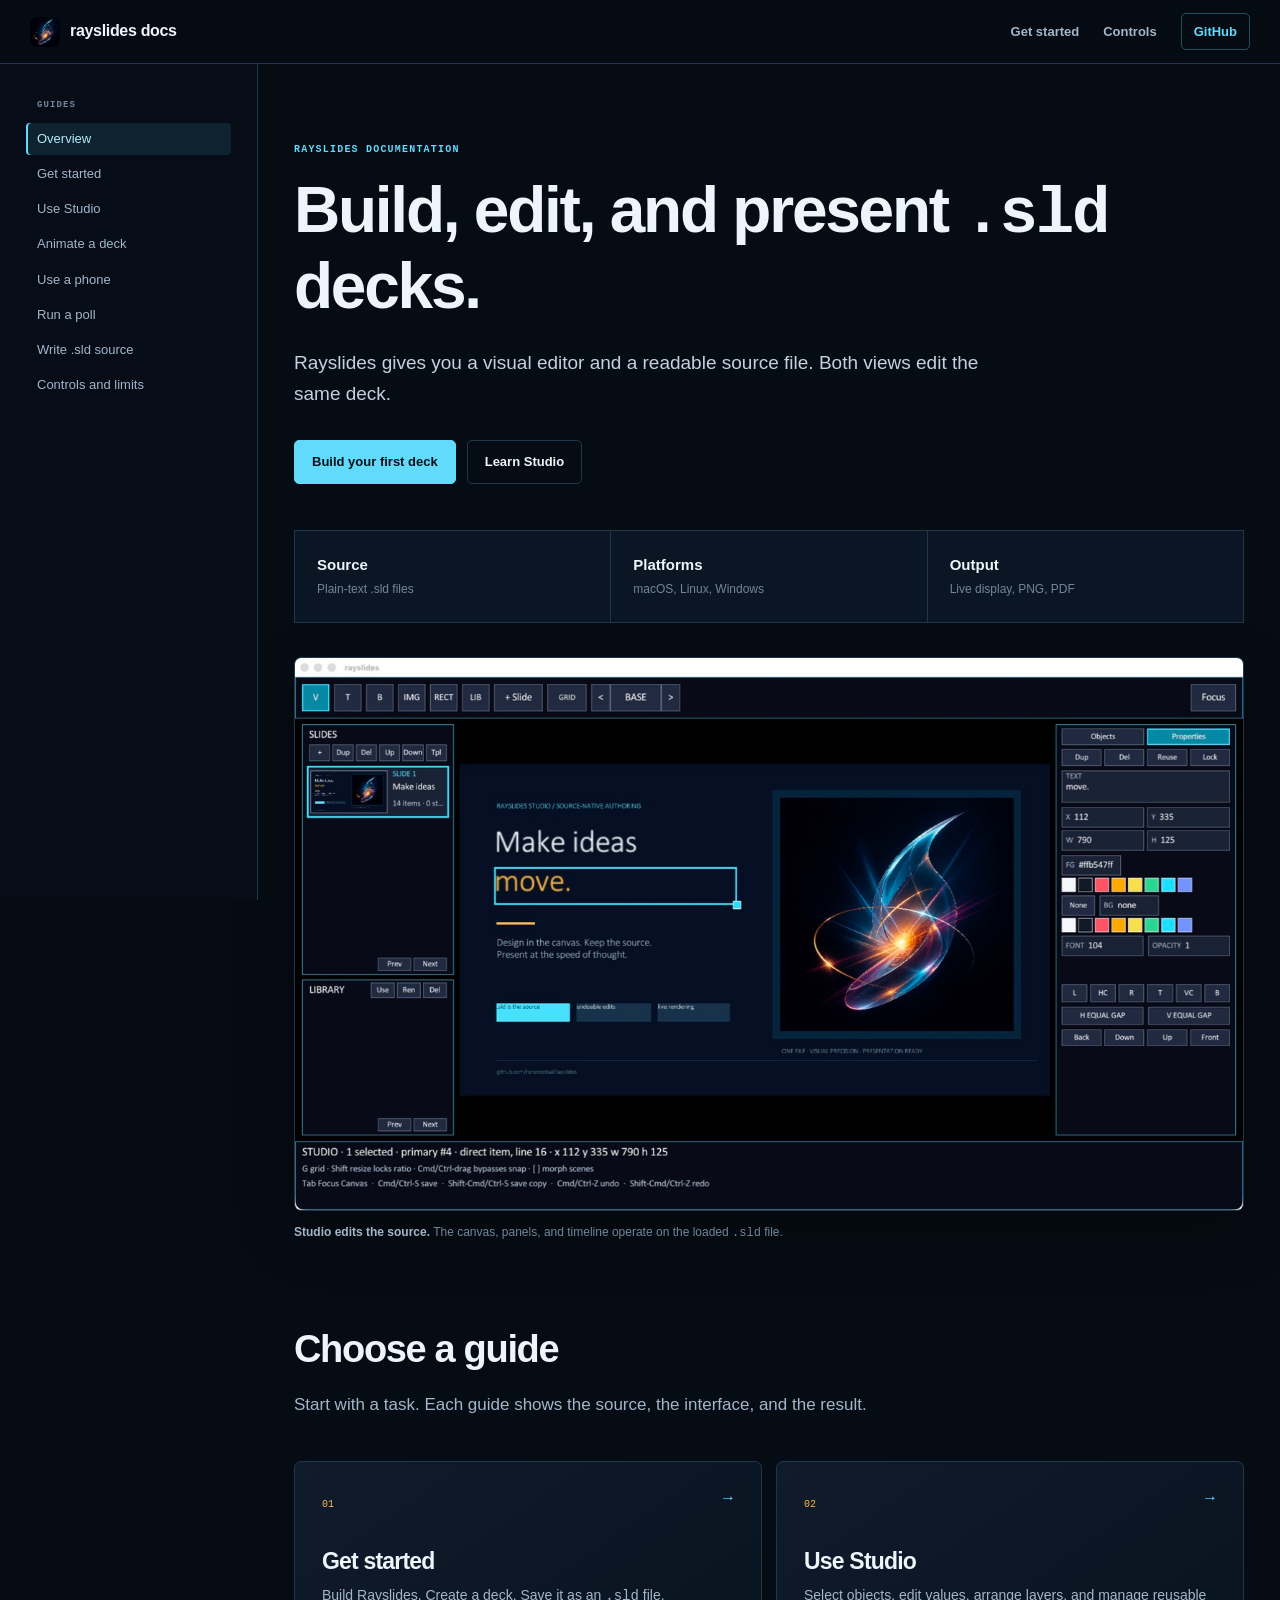
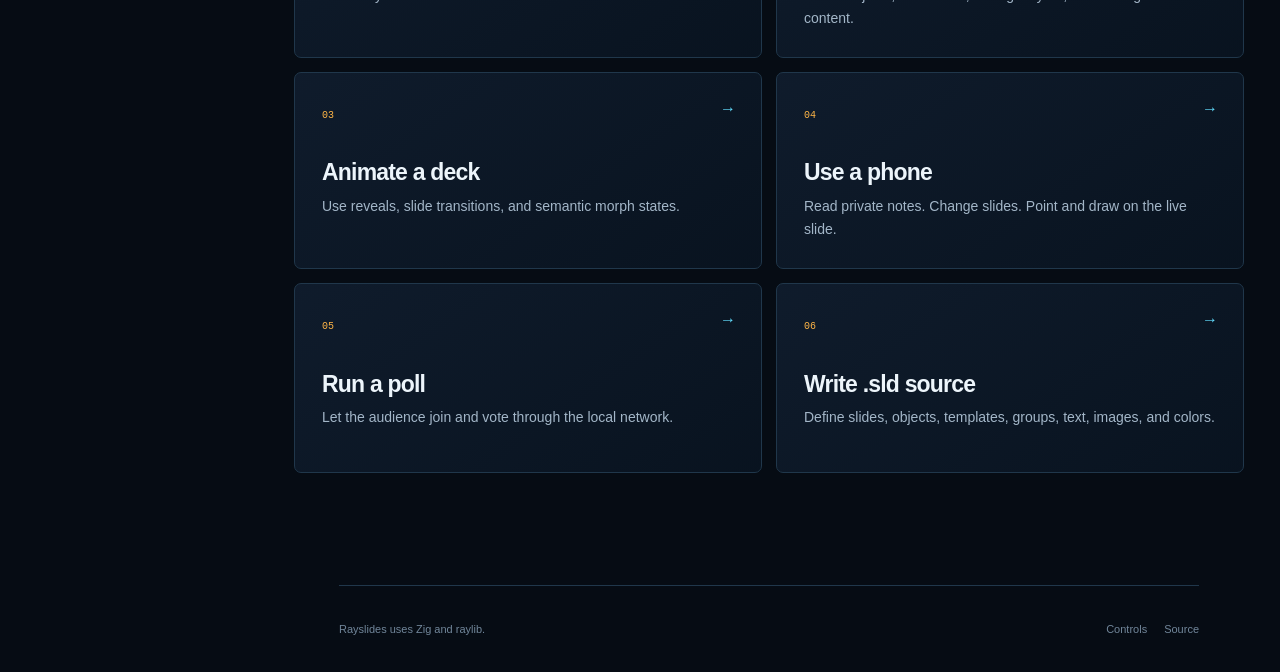
==== docs/index.html @ bbf6ae5f "Add complete documentation site" ====
<!DOCTYPE html>
<html lang="en">
  <head>
    <meta charset="utf-8">
    <meta name="viewport" content="width=device-width, initial-scale=1">
    <meta name="theme-color" content="#060c14">
    <meta name="description" content="Learn how to build, edit, animate, and present Rayslides decks.">
    <title>Rayslides documentation</title>
    <link rel="stylesheet" href="styles.css">
    <link rel="icon" href="images/rayslides-app-icon.png" type="image/png">
  </head>
  <body>
    <a class="skip-link" href="#content">Skip to content</a>
    <header class="site-header">
      <a class="brand" href="index.html" aria-label="Rayslides documentation home">
        <img class="brand-mark" src="images/rayslides-app-icon.png" alt="" width="192" height="192">
        <span>rayslides docs</span>
      </a>
      <nav class="header-links" aria-label="Header">
        <a href="getting-started.html">Get started</a>
        <a href="reference.html">Controls</a>
        <a class="github-link" href="https://github.com/technologylab-ai/rayslides">GitHub</a>
      </nav>
    </header>

    <div class="docs-shell">
      <aside class="docs-sidebar" aria-label="Documentation">
        <p class="sidebar-label">Guides</p>
        <nav aria-label="Guide pages">
          <a href="index.html" aria-current="page">Overview</a>
          <a href="getting-started.html">Get started</a>
          <a href="studio.html">Use Studio</a>
          <a href="motion.html">Animate a deck</a>
          <a href="presenter.html">Use a phone</a>
          <a href="crowdplay.html">Run a poll</a>
          <a href="format.html">Write .sld source</a>
          <a href="reference.html">Controls and limits</a>
        </nav>
      </aside>

      <div class="docs-main">
        <main class="content content-wide" id="content">
          <p class="page-kicker">Rayslides documentation</p>
          <h1>Build, edit, and present <code>.sld</code> decks.</h1>
          <p class="lead">Rayslides gives you a visual editor and a readable source file. Both views edit the same deck.</p>

          <div class="page-actions">
            <a class="button button-primary" href="getting-started.html">Build your first deck</a>
            <a class="button button-secondary" href="studio.html">Learn Studio</a>
          </div>

          <div class="quick-facts">
            <div><strong>Source</strong><span>Plain-text .sld files</span></div>
            <div><strong>Platforms</strong><span>macOS, Linux, Windows</span></div>
            <div><strong>Output</strong><span>Live display, PNG, PDF</span></div>
          </div>

          <figure class="shot">
            <img src="images/rayslides-studio-properties.jpg" alt="Rayslides Studio with a selected title and its Properties panel" width="1319" height="768">
            <figcaption><strong>Studio edits the source.</strong> The canvas, panels, and timeline operate on the loaded <code>.sld</code> file.</figcaption>
          </figure>

          <h2>Choose a guide</h2>
          <p class="section-intro">Start with a task. Each guide shows the source, the interface, and the result.</p>

          <div class="card-grid">
            <a class="doc-card" href="getting-started.html">
              <span class="doc-card-number">01</span><span class="doc-card-arrow" aria-hidden="true">→</span>
              <h3>Get started</h3>
              <p>Build Rayslides. Create a deck. Save it as an <code>.sld</code> file.</p>
            </a>
            <a class="doc-card" href="studio.html">
              <span class="doc-card-number">02</span><span class="doc-card-arrow" aria-hidden="true">→</span>
              <h3>Use Studio</h3>
              <p>Select objects, edit values, arrange layers, and manage reusable content.</p>
            </a>
            <a class="doc-card" href="motion.html">
              <span class="doc-card-number">03</span><span class="doc-card-arrow" aria-hidden="true">→</span>
              <h3>Animate a deck</h3>
              <p>Use reveals, slide transitions, and semantic morph states.</p>
            </a>
            <a class="doc-card" href="presenter.html">
              <span class="doc-card-number">04</span><span class="doc-card-arrow" aria-hidden="true">→</span>
              <h3>Use a phone</h3>
              <p>Read private notes. Change slides. Point and draw on the live slide.</p>
            </a>
            <a class="doc-card" href="crowdplay.html">
              <span class="doc-card-number">05</span><span class="doc-card-arrow" aria-hidden="true">→</span>
              <h3>Run a poll</h3>
              <p>Let the audience join and vote through the local network.</p>
            </a>
            <a class="doc-card" href="format.html">
              <span class="doc-card-number">06</span><span class="doc-card-arrow" aria-hidden="true">→</span>
              <h3>Write .sld source</h3>
              <p>Define slides, objects, templates, groups, text, images, and colors.</p>
            </a>
          </div>
        </main>

        <footer class="site-footer">
          <span>Rayslides uses Zig and raylib.</span>
          <nav aria-label="Footer">
            <a href="reference.html">Controls</a>
            <a href="https://github.com/technologylab-ai/rayslides">Source</a>
          </nav>
        </footer>
      </div>
    </div>
  </body>
</html>
---- docs/styles.css ----
:root {
  color-scheme: dark;
  --bg: #060c14;
  --panel: #0b1624;
  --panel-2: #101d2d;
  --panel-3: #15263a;
  --text: #edf5fb;
  --muted: #a3b6c8;
  --quiet: #71869a;
  --line: #20374b;
  --cyan: #61dafb;
  --cyan-soft: #b3edfb;
  --amber: #ffb547;
  --pink: #ff69a5;
  --green: #55d69e;
  --purple: #b791ff;
  --red: #ff6b78;
  --content: 860px;
  --sans: Inter, ui-sans-serif, -apple-system, BlinkMacSystemFont, "Segoe UI", sans-serif;
  --mono: "SFMono-Regular", Consolas, "Liberation Mono", monospace;
}

* {
  box-sizing: border-box;
}

html {
  scroll-behavior: smooth;
  background: var(--bg);
}

body {
  margin: 0;
  min-width: 320px;
  color: var(--text);
  background: var(--bg);
  font-family: var(--sans);
  font-size: 16px;
  line-height: 1.65;
  -webkit-font-smoothing: antialiased;
}

body::before {
  position: fixed;
  inset: 0;
  z-index: -1;
  content: "";
  background:
    radial-gradient(circle at 82% 8%, rgba(97, 218, 251, 0.08), transparent 27rem),
    linear-gradient(rgba(97, 218, 251, 0.022) 1px, transparent 1px),
    linear-gradient(90deg, rgba(97, 218, 251, 0.022) 1px, transparent 1px);
  background-size: auto, 64px 64px, 64px 64px;
}

a {
  color: inherit;
  text-decoration: none;
}

img {
  display: block;
  max-width: 100%;
  height: auto;
}

code,
pre,
kbd {
  font-family: var(--mono);
}

kbd {
  padding: 2px 6px;
  color: var(--cyan-soft);
  background: #07111c;
  border: 1px solid #36536a;
  border-bottom-width: 2px;
  border-radius: 4px;
  font-size: 0.82em;
  white-space: nowrap;
}

.skip-link {
  position: fixed;
  top: 10px;
  left: 10px;
  z-index: 100;
  padding: 9px 13px;
  color: #051019;
  background: var(--cyan);
  transform: translateY(-160%);
}

.skip-link:focus {
  transform: translateY(0);
}

.site-header {
  position: sticky;
  top: 0;
  z-index: 30;
  display: flex;
  align-items: center;
  justify-content: space-between;
  min-height: 64px;
  padding: 0 30px;
  background: rgba(6, 12, 20, 0.94);
  border-bottom: 1px solid var(--line);
  backdrop-filter: blur(16px);
}

.brand {
  display: inline-flex;
  gap: 10px;
  align-items: center;
  font-size: 16px;
  font-weight: 760;
  letter-spacing: -0.02em;
}

.brand-mark {
  display: block;
  width: 30px;
  height: 30px;
  border-radius: 7px;
}

.header-links {
  display: flex;
  gap: 24px;
  align-items: center;
  color: var(--muted);
  font-size: 13px;
  font-weight: 650;
}

.header-links a:hover,
.header-links a:focus-visible {
  color: var(--text);
}

.github-link {
  padding: 7px 12px;
  color: var(--cyan);
  border: 1px solid rgba(97, 218, 251, 0.32);
  border-radius: 5px;
}

.docs-shell {
  display: grid;
  grid-template-columns: 258px minmax(0, 1fr);
  min-height: calc(100vh - 64px);
}

.docs-sidebar {
  position: sticky;
  top: 64px;
  align-self: start;
  height: calc(100vh - 64px);
  padding: 34px 26px;
  overflow-y: auto;
  background: rgba(7, 15, 25, 0.72);
  border-right: 1px solid var(--line);
}

.sidebar-label {
  margin: 0 0 10px 11px;
  color: var(--quiet);
  font-family: var(--mono);
  font-size: 9px;
  font-weight: 750;
  letter-spacing: 0.12em;
  text-transform: uppercase;
}

.docs-sidebar nav {
  display: grid;
  gap: 3px;
  margin-bottom: 28px;
}

.docs-sidebar a {
  padding: 7px 11px;
  color: var(--muted);
  border-radius: 4px;
  font-size: 13px;
  line-height: 1.4;
}

.docs-sidebar a:hover,
.docs-sidebar a:focus-visible {
  color: var(--text);
  background: var(--panel);
}

.docs-sidebar a[aria-current="page"] {
  color: var(--cyan-soft);
  background: rgba(97, 218, 251, 0.1);
  box-shadow: inset 2px 0 var(--cyan);
}

.docs-main {
  min-width: 0;
}

.content {
  width: min(var(--content), calc(100vw - 330px));
  margin: 0 auto;
  padding: 78px 0 112px;
}

.content-wide {
  width: min(1080px, calc(100vw - 330px));
}

.page-kicker {
  margin: 0 0 16px;
  color: var(--cyan);
  font-family: var(--mono);
  font-size: 10px;
  font-weight: 760;
  letter-spacing: 0.12em;
  text-transform: uppercase;
}

h1,
h2,
h3 {
  color: var(--text);
  letter-spacing: -0.035em;
  line-height: 1.12;
}

h1 {
  max-width: 820px;
  margin: 0;
  font-size: clamp(42px, 5vw, 66px);
  font-weight: 730;
}

h2 {
  margin: 76px 0 20px;
  padding-top: 10px;
  font-size: clamp(29px, 3vw, 38px);
  font-weight: 700;
}

h3 {
  margin: 42px 0 14px;
  font-size: 22px;
  font-weight: 690;
}

p,
li {
  color: var(--muted);
}

p {
  margin: 0 0 18px;
}

.lead {
  max-width: 720px;
  margin: 24px 0 0;
  color: #c4d2dd;
  font-size: 19px;
  line-height: 1.65;
}

.page-actions {
  display: flex;
  flex-wrap: wrap;
  gap: 11px;
  margin-top: 30px;
}

.button {
  display: inline-flex;
  align-items: center;
  justify-content: center;
  min-height: 44px;
  padding: 0 17px;
  border: 1px solid var(--line);
  border-radius: 5px;
  font-size: 13px;
  font-weight: 720;
}

.button-primary {
  color: #06121b;
  background: var(--cyan);
  border-color: var(--cyan);
}

.button-secondary:hover,
.button-secondary:focus-visible {
  border-color: var(--cyan);
}

.section-intro {
  max-width: 700px;
  font-size: 17px;
}

.rule {
  height: 1px;
  margin: 72px 0;
  background: var(--line);
  border: 0;
}

.card-grid {
  display: grid;
  grid-template-columns: repeat(2, minmax(0, 1fr));
  gap: 14px;
  margin-top: 42px;
}

.doc-card {
  position: relative;
  min-height: 190px;
  padding: 27px;
  background: linear-gradient(145deg, rgba(16, 29, 45, 0.95), rgba(9, 20, 32, 0.95));
  border: 1px solid var(--line);
  border-radius: 7px;
}

.doc-card:hover,
.doc-card:focus-visible {
  border-color: rgba(97, 218, 251, 0.55);
}

.doc-card-number {
  color: var(--amber);
  font-family: var(--mono);
  font-size: 10px;
}

.doc-card h2,
.doc-card h3 {
  margin: 34px 0 9px;
  padding: 0;
  font-size: 23px;
}

.doc-card p {
  margin: 0;
  font-size: 14px;
}

.doc-card-arrow {
  position: absolute;
  top: 23px;
  right: 25px;
  color: var(--cyan);
}

.quick-facts {
  display: grid;
  grid-template-columns: repeat(3, 1fr);
  gap: 1px;
  margin: 46px 0 0;
  background: var(--line);
  border: 1px solid var(--line);
}

.quick-facts div {
  padding: 22px;
  background: var(--panel);
}

.quick-facts strong,
.quick-facts span {
  display: block;
}

.quick-facts strong {
  color: var(--text);
  font-size: 15px;
}

.quick-facts span {
  margin-top: 3px;
  color: var(--quiet);
  font-size: 12px;
}

.steps {
  margin: 28px 0 0;
  padding: 0;
  counter-reset: step;
  list-style: none;
}

.steps > li {
  position: relative;
  min-height: 72px;
  padding: 2px 0 28px 52px;
  counter-increment: step;
}

.steps > li::before {
  position: absolute;
  top: 0;
  left: 0;
  display: grid;
  width: 32px;
  height: 32px;
  color: var(--cyan-soft);
  content: counter(step);
  place-items: center;
  background: rgba(97, 218, 251, 0.09);
  border: 1px solid rgba(97, 218, 251, 0.28);
  border-radius: 50%;
  font-family: var(--mono);
  font-size: 11px;
}

.steps > li:not(:last-child)::after {
  position: absolute;
  top: 37px;
  bottom: 3px;
  left: 15px;
  width: 1px;
  content: "";
  background: var(--line);
}

.steps strong {
  display: block;
  margin-bottom: 3px;
  color: var(--text);
}

.steps p {
  margin: 0;
}

.callout {
  margin: 30px 0;
  padding: 19px 21px;
  background: rgba(97, 218, 251, 0.065);
  border: 1px solid rgba(97, 218, 251, 0.2);
  border-left: 3px solid var(--cyan);
  border-radius: 5px;
}

.callout-warning {
  background: rgba(255, 181, 71, 0.065);
  border-color: rgba(255, 181, 71, 0.22);
  border-left-color: var(--amber);
}

.callout strong {
  color: var(--text);
}

.callout p:last-child {
  margin-bottom: 0;
}

pre {
  margin: 24px 0 30px;
  padding: 22px 24px;
  overflow-x: auto;
  color: #c4d3df;
  background: #030910;
  border: 1px solid var(--line);
  border-radius: 6px;
  font-size: 13px;
  line-height: 1.75;
  tab-size: 2;
}

.code-key { color: var(--cyan); }
.code-value { color: var(--amber); }
.code-string { color: #d6ebf5; }
.code-comment { color: var(--quiet); }

.inline-code {
  padding: 2px 5px;
  color: var(--cyan-soft);
  background: rgba(97, 218, 251, 0.08);
  border-radius: 3px;
  font-size: 0.9em;
}

.shot {
  margin: 34px 0 42px;
}

.shot img {
  width: 100%;
  height: auto;
  background: #02070b;
  border: 1px solid var(--line);
  border-radius: 7px;
  box-shadow: 0 22px 60px rgba(0, 0, 0, 0.3);
}

.shot figcaption,
.diagram figcaption {
  margin-top: 12px;
  color: var(--quiet);
  font-size: 12px;
  line-height: 1.5;
}

.shot figcaption strong,
.diagram figcaption strong {
  color: var(--muted);
}

.shot-grid {
  display: grid;
  grid-template-columns: repeat(2, minmax(0, 1fr));
  gap: 16px;
  margin: 34px 0 42px;
}

.shot-grid .shot {
  margin: 0;
}

.annotated-shot {
  position: relative;
}

.marker {
  position: absolute;
  display: grid;
  width: 28px;
  height: 28px;
  color: #06121b;
  background: var(--amber);
  border: 2px solid white;
  border-radius: 50%;
  place-items: center;
  box-shadow: 0 4px 14px rgba(0, 0, 0, 0.6);
  font-family: var(--mono);
  font-size: 11px;
  font-weight: 800;
}

.marker-one { top: 13%; left: 5%; }
.marker-two { top: 13%; left: 20%; }
.marker-three { top: 42%; left: 54%; }
.marker-four { top: 14%; right: 5%; }
.marker-five { bottom: 5%; left: 42%; }

.legend {
  display: grid;
  grid-template-columns: repeat(2, 1fr);
  gap: 10px 22px;
  margin: 18px 0 0;
  padding: 0;
  list-style: none;
}

.legend li {
  display: flex;
  gap: 10px;
  font-size: 13px;
}

.legend b {
  display: grid;
  flex: 0 0 auto;
  width: 22px;
  height: 22px;
  color: #07111f;
  background: var(--amber);
  border-radius: 50%;
  place-items: center;
  font-family: var(--mono);
  font-size: 9px;
}

.table-wrap {
  margin: 26px 0 36px;
  overflow-x: auto;
  border: 1px solid var(--line);
  border-radius: 6px;
}

table {
  width: 100%;
  border-collapse: collapse;
  font-size: 14px;
}

th,
td {
  padding: 13px 15px;
  text-align: left;
  vertical-align: top;
  border-bottom: 1px solid var(--line);
}

tr:last-child td {
  border-bottom: 0;
}

th {
  color: var(--cyan-soft);
  background: var(--panel);
  font-size: 12px;
  font-weight: 720;
}

td {
  color: var(--muted);
}

td:first-child {
  color: var(--text);
}

.diagram {
  margin: 32px 0 42px;
}

.diagram-frame {
  padding: 28px;
  background: var(--panel);
  border: 1px solid var(--line);
  border-radius: 7px;
}

.coordinate-frame {
  padding: 34px 42px 42px 54px;
}

.coordinate-stage {
  position: relative;
  aspect-ratio: 16 / 9;
  overflow: visible;
  background:
    repeating-linear-gradient(90deg, rgba(97, 218, 251, 0.22) 0 1px, transparent 1px 5%) top / 100% 12px no-repeat,
    repeating-linear-gradient(0deg, rgba(97, 218, 251, 0.22) 0 1px, transparent 1px 8.33%) left / 12px 100% no-repeat,
    #07111f;
  border: 1px solid rgba(97, 218, 251, 0.42);
  border-radius: 4px;
  box-shadow: inset 0 0 0 12px rgba(3, 9, 15, 0.34);
}

.coordinate-mark {
  position: absolute;
  z-index: 4;
  color: var(--quiet);
  font-family: var(--mono);
  font-size: clamp(8px, 1.2vw, 11px);
  line-height: 1;
}

.coordinate-mark-origin {
  top: -20px;
  left: -1px;
}

.coordinate-mark-x-mid {
  top: -20px;
  left: 50%;
  transform: translateX(-50%);
}

.coordinate-mark-x-end {
  top: -20px;
  right: -1px;
}

.coordinate-mark-y-mid {
  top: 50%;
  left: -38px;
  transform: translateY(-50%);
}

.coordinate-mark-y-end {
  bottom: -4px;
  left: -45px;
}

.coordinate-safe {
  position: absolute;
  z-index: 1;
  border: 1px dashed rgba(97, 218, 251, 0.48);
}

.coordinate-safe span {
  position: absolute;
  top: 6px;
  right: 8px;
  color: rgba(171, 195, 216, 0.72);
  font-family: var(--mono);
  font-size: clamp(7px, 1vw, 10px);
}

.coordinate-safe-outer {
  inset: 6%;
}

.coordinate-safe-inner {
  inset: 11%;
  border-color: rgba(255, 181, 71, 0.48);
}

.coordinate-object {
  position: absolute;
  z-index: 3;
  display: flex;
  min-width: 0;
  padding: 0 14px;
  align-items: center;
  justify-content: space-between;
  gap: 10px;
  color: #eaf2fb;
  background: #143852;
  border: 2px solid var(--cyan);
  box-shadow: 0 0 0 3px rgba(97, 218, 251, 0.09);
}

.coordinate-object strong {
  overflow: hidden;
  font-size: clamp(10px, 1.8vw, 20px);
  text-overflow: ellipsis;
  white-space: nowrap;
}

.coordinate-object small {
  color: var(--cyan-soft);
  font-family: var(--mono);
  font-size: clamp(7px, 1vw, 10px);
  white-space: nowrap;
}

.coordinate-object-measured {
  top: 27.78%;
  left: 21.88%;
  width: 56.25%;
  height: 33.33%;
}

.coordinate-object-source {
  top: 14.81%;
  left: 6.25%;
  width: 87.5%;
  height: 12.96%;
}

.layout-controls {
  display: grid;
  gap: 12px;
}

.layout-button-row {
  display: grid;
  grid-template-columns: repeat(6, 1fr);
  gap: 8px;
}

.layout-button-row-wide {
  grid-template-columns: repeat(2, 1fr);
}

.layout-button-row span,
.grid-option-row span {
  display: grid;
  min-height: 42px;
  color: var(--muted);
  background: #121d2f;
  border: 1px solid #52627c;
  border-radius: 3px;
  place-items: center;
  font-family: var(--mono);
  font-size: 11px;
}

.grid-options {
  display: grid;
  grid-template-columns: minmax(260px, 0.8fr) minmax(320px, 1.2fr);
  gap: 24px;
}

.grid-options-panel {
  padding: 20px;
  background: #0a101d;
  border: 1px solid rgba(80, 215, 255, 0.7);
  border-radius: 5px;
}

.grid-options-panel > strong {
  display: block;
  margin-bottom: 10px;
  color: var(--text);
  font-size: 12px;
  text-transform: uppercase;
}

.grid-option-row {
  display: grid;
  grid-template-columns: repeat(3, 1fr);
  gap: 7px;
  margin-bottom: 20px;
}

.grid-option-row-short {
  grid-template-columns: repeat(2, 1fr);
  margin-bottom: 0;
}

.grid-option-row span.active {
  color: #06121b;
  background: var(--cyan);
  border-color: var(--cyan-soft);
}

.grid-contrast-label {
  display: flex;
  margin: 0 0 8px;
  justify-content: space-between;
  color: var(--quiet);
  font-family: var(--mono);
  font-size: 10px;
  text-transform: uppercase;
}

.grid-contrast-track {
  height: 8px;
  margin-bottom: 20px;
  overflow: hidden;
  background: #343d4e;
  border-radius: 999px;
}

.grid-contrast-track i {
  display: block;
  width: 40%;
  height: 100%;
  background: var(--cyan);
}

.grid-sample {
  position: relative;
  min-height: 260px;
  overflow: hidden;
  background:
    repeating-linear-gradient(90deg, rgba(97, 218, 251, 0.16) 0 1px, transparent 1px 20px),
    repeating-linear-gradient(0deg, rgba(97, 218, 251, 0.16) 0 1px, transparent 1px 20px),
    #07111f;
  border: 1px solid var(--line);
  border-radius: 5px;
}

.grid-sample::before {
  position: absolute;
  inset: 40px 54px 58px;
  content: "";
  background: #173a55;
  border: 2px solid var(--cyan);
}

.grid-sample span {
  position: absolute;
  z-index: 2;
  top: 16px;
  left: 20px;
  color: var(--cyan-soft);
  font-family: var(--mono);
  font-size: 11px;
}

.grid-sample i {
  position: absolute;
  z-index: 2;
  right: 54px;
  bottom: 58px;
  width: 9px;
  height: 9px;
  background: var(--cyan);
  border: 1px solid white;
}

.motion-types {
  display: grid;
  grid-template-columns: repeat(3, 1fr);
  gap: 12px;
}

.motion-type {
  min-height: 180px;
  padding: 20px;
  background: #08121e;
  border: 1px solid var(--line);
  border-radius: 5px;
}

.motion-type strong {
  display: block;
  color: var(--text);
}

.motion-type span {
  display: block;
  margin-top: 8px;
  color: var(--quiet);
  font-size: 12px;
}

.motion-icon {
  position: relative;
  height: 70px;
  margin-bottom: 18px;
}

.bullet-dot {
  position: absolute;
  left: 8px;
  width: 7px;
  height: 7px;
  background: var(--cyan);
  border-radius: 50%;
}

.bullet-dot::after {
  position: absolute;
  top: 2px;
  left: 15px;
  width: 82px;
  height: 3px;
  content: "";
  background: #577086;
}

.bullet-dot:nth-child(1) { top: 7px; }
.bullet-dot:nth-child(2) { top: 30px; opacity: 0.55; }
.bullet-dot:nth-child(3) { top: 53px; opacity: 0.2; }

.transition-icon::before,
.transition-icon::after {
  position: absolute;
  top: 10px;
  width: 74px;
  height: 48px;
  content: "";
  border: 1px solid;
  border-radius: 3px;
}

.transition-icon::before {
  left: 0;
  background: #102b3d;
  border-color: var(--cyan);
}

.transition-icon::after {
  right: 0;
  background: #30263e;
  border-color: var(--pink);
}

.transition-icon i {
  position: absolute;
  top: 29px;
  left: calc(50% - 14px);
  z-index: 2;
  width: 28px;
  height: 1px;
  background: var(--amber);
}

.transition-icon i::after {
  position: absolute;
  top: -3px;
  right: 0;
  width: 6px;
  height: 6px;
  content: "";
  border-top: 1px solid var(--amber);
  border-right: 1px solid var(--amber);
  transform: rotate(45deg);
}

.morph-icon span {
  position: absolute;
  border: 1px solid var(--cyan);
}

.morph-icon span:first-child {
  top: 18px;
  left: 7px;
  width: 52px;
  height: 38px;
  background: rgba(97, 218, 251, 0.12);
}

.morph-icon span:last-child {
  top: 4px;
  right: 8px;
  width: 92px;
  height: 60px;
  background: rgba(255, 181, 71, 0.1);
  border-color: var(--amber);
}

.state-strip {
  display: grid;
  grid-template-columns: 1fr auto 1fr auto 1fr;
  gap: 12px;
  align-items: center;
}

.state-box {
  min-height: 120px;
  padding: 18px;
  background: #07111c;
  border: 1px solid var(--line);
  border-radius: 5px;
}

.state-box span,
.state-box strong {
  display: block;
}

.state-box span {
  color: var(--cyan);
  font-family: var(--mono);
  font-size: 9px;
}

.state-box strong {
  margin-top: 24px;
  color: var(--text);
  font-size: 14px;
}

.state-arrow {
  color: var(--amber);
  font-size: 24px;
}

.reveal-sequence {
  display: grid;
  grid-template-columns: repeat(3, 1fr);
  gap: 12px;
}

.mini-slide {
  min-height: 156px;
  padding: 17px;
  background: #07111f;
  border: 1px solid var(--line);
  border-radius: 4px;
}

.mini-slide b {
  display: block;
  margin-bottom: 20px;
  color: var(--text);
  font-size: 12px;
}

.mini-slide span {
  display: block;
  margin: 10px 0;
  color: var(--muted);
  font-size: 11px;
}

.mini-slide span::before {
  margin-right: 7px;
  color: var(--amber);
  content: "•";
}

.mini-slide .hidden-item {
  opacity: 0.15;
}

.phone-grid {
  display: grid;
  grid-template-columns: repeat(3, 1fr);
  gap: 16px;
}

.phone-panel {
  min-height: 350px;
  padding: 18px;
  background: #050b12;
  border: 1px solid #365268;
  border-radius: 22px;
}

.phone-tabs {
  display: flex;
  gap: 4px;
  padding: 4px;
  background: var(--panel);
  border-radius: 8px;
}

.phone-tabs span {
  flex: 1;
  padding: 6px 2px;
  color: var(--quiet);
  border-radius: 5px;
  font-size: 9px;
  text-align: center;
}

.phone-tabs .active {
  color: #06121b;
  background: var(--cyan);
}

.phone-label {
  margin: 22px 0 7px;
  color: var(--cyan);
  font-family: var(--mono);
  font-size: 8px;
  letter-spacing: 0.08em;
  text-transform: uppercase;
}

.phone-copy {
  color: var(--text);
  font-size: 12px;
  line-height: 1.45;
}

.phone-next {
  margin-top: 18px;
  padding-top: 13px;
  color: var(--muted);
  border-top: 1px solid var(--line);
  font-size: 10px;
}

.phone-preview {
  display: grid;
  min-height: 165px;
  margin-top: 18px;
  color: var(--quiet);
  background: linear-gradient(140deg, #0b2134, #08111d);
  border: 1px solid var(--line);
  border-radius: 5px;
  place-items: center;
  font-size: 10px;
}

.phone-draw-line {
  width: 80px;
  height: 44px;
  border-top: 3px solid var(--amber);
  border-radius: 50%;
  transform: rotate(-18deg);
}

.phone-controls {
  display: flex;
  gap: 7px;
  margin-top: 14px;
}

.phone-controls span {
  flex: 1;
  padding: 7px;
  color: var(--text);
  background: var(--panel-2);
  border: 1px solid var(--line);
  border-radius: 4px;
  font-size: 9px;
  text-align: center;
}

.poll-flow {
  display: grid;
  grid-template-columns: repeat(4, 1fr);
  gap: 10px;
}

.poll-flow div {
  min-height: 110px;
  padding: 16px;
  background: #07111c;
  border: 1px solid var(--line);
  border-radius: 5px;
}

.poll-flow b,
.poll-flow span {
  display: block;
}

.poll-flow b {
  color: var(--cyan);
  font-family: var(--mono);
  font-size: 10px;
}

.poll-flow span {
  margin-top: 17px;
  color: var(--muted);
  font-size: 12px;
}

.next-guide {
  display: flex;
  align-items: center;
  justify-content: space-between;
  margin-top: 84px;
  padding: 25px 27px;
  background: var(--panel);
  border: 1px solid var(--line);
  border-radius: 6px;
}

.next-guide span,
.next-guide strong {
  display: block;
}

.next-guide span {
  color: var(--quiet);
  font-size: 11px;
}

.next-guide strong {
  margin-top: 3px;
  color: var(--text);
}

.next-guide b {
  color: var(--cyan);
  font-size: 21px;
}

.site-footer {
  display: flex;
  align-items: center;
  justify-content: space-between;
  width: min(var(--content), calc(100vw - 330px));
  margin: 0 auto;
  padding: 34px 0;
  color: var(--quiet);
  border-top: 1px solid var(--line);
  font-size: 11px;
}

.site-footer nav {
  display: flex;
  gap: 17px;
}

.site-footer a:hover,
.site-footer a:focus-visible {
  color: var(--cyan);
}

.shot-toolbar {
  max-width: 690px;
}

.panel-guide {
  display: grid;
  grid-template-columns: minmax(270px, 370px) minmax(0, 1fr);
  gap: 34px;
  margin: 32px 0 46px;
  align-items: start;
}

.panel-capture {
  margin: 0;
}

.panel-capture img {
  width: min(100%, 360px);
}

.panel-capture-short img {
  width: min(100%, 380px);
}

.panel-copy {
  min-width: 0;
}

.control-list {
  margin: 0;
}

.control-list div {
  display: grid;
  grid-template-columns: 86px minmax(0, 1fr);
  gap: 14px;
  padding: 12px 0;
  border-bottom: 1px solid var(--line);
}

.control-list div:first-child {
  padding-top: 0;
}

.control-list dt {
  color: var(--cyan-soft);
  font-family: var(--mono);
  font-size: 12px;
  font-weight: 700;
}

.control-list dd {
  margin: 0;
  color: var(--muted);
  font-size: 13px;
}

.selection-sequence {
  display: grid;
  grid-template-columns: repeat(3, minmax(0, 1fr));
  gap: 16px;
}

.selection-step {
  min-width: 0;
}

.selection-step > b {
  display: block;
  margin-bottom: 10px;
  color: var(--text);
  font-size: 13px;
}

.selection-step > span {
  display: block;
  margin-top: 9px;
  color: var(--quiet);
  font-size: 11px;
}

.selection-canvas {
  position: relative;
  aspect-ratio: 16 / 9;
  overflow: hidden;
  background: #07111f;
  border: 1px solid rgba(97, 218, 251, 0.22);
  border-radius: 4px;
}

.selection-canvas i {
  position: absolute;
  display: block;
  background: #173a55;
  border: 1px solid #35536e;
}

.selection-canvas i.selected {
  border: 2px solid var(--cyan);
  box-shadow: 0 0 0 2px rgba(97, 218, 251, 0.09);
}

.selection-canvas .object-a {
  top: 21%;
  left: 10%;
  width: 29%;
  height: 31%;
}

.selection-canvas .object-b {
  top: 47%;
  left: 38%;
  width: 27%;
  height: 28%;
}

.selection-canvas .object-c {
  top: 18%;
  right: 9%;
  width: 22%;
  height: 39%;
  background: #4f3920;
}

.selection-canvas em {
  position: absolute;
  inset: 12% 30% 15% 5%;
  border: 1px dashed var(--amber);
}

.selection-canvas.group-bounds::after {
  position: absolute;
  inset: 12% 5% 17% 6%;
  content: "selection bounds";
  padding: 5px;
  color: var(--cyan-soft);
  border: 1px dashed var(--cyan);
  font-family: var(--mono);
  font-size: 8px;
}

.clipboard-flow {
  display: grid;
  grid-template-columns: repeat(2, minmax(0, 1fr) auto) minmax(0, 1fr);
  gap: 12px;
  align-items: center;
}

.clipboard-flow > div {
  display: flex;
  min-height: 150px;
  padding: 18px;
  flex-direction: column;
  justify-content: center;
  background: #091322;
  border: 1px solid var(--line);
  border-radius: 5px;
}

.clipboard-flow > div strong {
  margin: 14px 0 5px;
  color: var(--text);
}

.clipboard-flow > div span {
  color: var(--quiet);
  font-size: 11px;
}

.clipboard-flow > div .clipboard-shortcut {
  color: var(--muted);
  white-space: nowrap;
}

.clipboard-flow > i {
  color: var(--amber);
  font-size: 20px;
  font-style: normal;
}

.workspace-modes {
  display: grid;
  grid-template-columns: repeat(3, minmax(0, 1fr));
  gap: 16px;
}

.workspace-mode > b,
.workspace-mode > span {
  display: block;
}

.workspace-mode > b {
  margin-bottom: 10px;
  color: var(--text);
  font-size: 13px;
}

.workspace-mode > span {
  margin-top: 9px;
  color: var(--quiet);
  font-size: 11px;
}

.workspace-map {
  position: relative;
  display: grid;
  height: 145px;
  gap: 4px;
  padding: 5px;
  background: #050a12;
  border: 1px solid rgba(97, 218, 251, 0.38);
  border-radius: 4px;
}

.workspace-map > * {
  min-width: 0;
  min-height: 0;
  margin: 0;
}

.wide-map {
  grid-template: "left canvas right" 1fr "timeline timeline timeline" 24px / 20% 1fr 20%;
}

.wide-map > i { grid-area: left; background: #0d192a; }
.wide-map > .workspace-canvas { grid-area: canvas; background: #15334b; }
.wide-map > em { grid-area: right; background: #0d192a; }
.wide-map > footer { grid-area: timeline; background: #281f40; }

.focus-map {
  padding: 12px;
}

.focus-map > .workspace-canvas {
  background: #15334b;
  border: 2px solid var(--cyan);
}

.narrow-map {
  grid-template: "top top" 22px "canvas panel" 1fr "timeline timeline" 22px / 1fr 28%;
}

.narrow-map > header {
  grid-area: top;
  padding: 3px 6px;
  color: var(--cyan-soft);
  background: #0d192a;
  font-family: var(--mono);
  font-size: 8px;
}

.narrow-map > .workspace-canvas { grid-area: canvas; background: #15334b; }
.narrow-map > em { grid-area: panel; background: #0d192a; }
.narrow-map > footer { grid-area: timeline; background: #281f40; }

.shot-status img {
  border-radius: 4px;
}

.edit-scope-compare {
  display: grid;
  grid-template-columns: repeat(2, minmax(0, 1fr));
  gap: 18px;
}

.edit-scope-card {
  padding: 20px;
  background: #091322;
  border: 1px solid var(--line);
  border-radius: 5px;
}

.edit-scope-card p {
  margin: 0 0 15px;
  color: var(--cyan-soft);
  font-family: var(--mono);
  font-size: 10px;
}

.edit-scope-card strong,
.edit-scope-card > span {
  display: block;
}

.edit-scope-card strong {
  margin-top: 16px;
  color: var(--text);
}

.edit-scope-card > span {
  margin-top: 4px;
  color: var(--quiet);
  font-size: 11px;
}

.scope-uses {
  display: grid;
  grid-template-columns: repeat(3, 1fr);
  gap: 10px;
}

.scope-uses i {
  display: block;
  aspect-ratio: 16 / 9;
  background: #173a55;
  border: 1px solid #35536e;
  border-radius: 2px;
}

.scope-uses i.changed {
  background: #4f3920;
  border-color: var(--amber);
}

.morph-edit-figure {
  display: grid;
  grid-template-columns: minmax(0, 1fr) minmax(220px, 0.38fr);
  gap: 18px;
}

.morph-edit-canvas {
  position: relative;
  aspect-ratio: 16 / 9;
  background: #07111f;
  border: 1px solid rgba(97, 218, 251, 0.26);
  border-radius: 4px;
}

.morph-edit-label {
  position: absolute;
  top: 14px;
  left: 16px;
  padding: 5px 8px;
  color: #06121b;
  background: var(--cyan);
  border-radius: 2px;
  font-family: var(--mono);
  font-size: 9px;
  text-transform: uppercase;
}

.morph-edit-object {
  position: absolute;
  right: 10%;
  bottom: 19%;
  display: grid;
  width: 35%;
  height: 34%;
  color: var(--text);
  background: #193954;
  border: 2px solid var(--cyan);
  place-items: center;
  font-family: var(--mono);
  font-size: clamp(8px, 1.2vw, 11px);
  font-style: normal;
  box-shadow: 0 0 0 3px rgba(97, 218, 251, 0.1);
}

.morph-edit-object::after {
  position: absolute;
  right: -6px;
  bottom: -6px;
  width: 9px;
  height: 9px;
  content: "";
  background: var(--cyan);
  border: 1px solid white;
}

.morph-edit-properties {
  display: grid;
  grid-template-columns: repeat(2, 1fr);
  gap: 8px;
  padding: 14px;
  align-content: start;
  background: #0a101d;
  border: 1px solid rgba(97, 218, 251, 0.42);
  border-radius: 4px;
}

.morph-edit-properties b,
.morph-edit-properties small {
  grid-column: 1 / -1;
}

.morph-edit-properties b {
  padding: 8px;
  color: #06121b;
  background: var(--cyan);
  text-align: center;
  font-size: 11px;
}

.morph-edit-properties span {
  padding: 9px;
  color: var(--muted);
  background: #121d2f;
  border: 1px solid #52627c;
  font-family: var(--mono);
  font-size: 10px;
}

.morph-edit-properties small {
  margin-top: 5px;
  color: var(--cyan-soft);
  font-family: var(--mono);
  font-size: 9px;
}

.phone-mode-guide {
  display: grid;
  grid-template-columns: minmax(280px, 380px) minmax(0, 1fr);
  gap: 36px;
  margin: 24px 0 52px;
  align-items: center;
}

.phone-capture {
  margin: 0;
}

.phone-capture img {
  width: min(100%, 380px);
}

.phone-mode-guide > div p:last-child {
  margin-bottom: 0;
}

@media (max-width: 980px) {
  .docs-shell {
    grid-template-columns: 1fr;
  }

  .docs-sidebar {
    position: static;
    height: auto;
    padding: 18px 22px;
    border-right: 0;
    border-bottom: 1px solid var(--line);
  }

  .docs-sidebar nav {
    display: flex;
    flex-wrap: wrap;
    gap: 5px;
    margin: 0;
  }

  .docs-sidebar .sidebar-label,
  .docs-sidebar nav.secondary-nav {
    display: none;
  }

  .content,
  .content-wide,
  .site-footer {
    width: min(860px, calc(100vw - 44px));
  }
}

@media (max-width: 700px) {
  .site-header {
    padding: 0 18px;
  }

  .header-links a:not(.github-link) {
    display: none;
  }

  .content,
  .content-wide,
  .site-footer {
    width: calc(100vw - 32px);
  }

  .content {
    padding: 56px 0 84px;
  }

  h1 {
    font-size: 42px;
  }

  h2 {
    margin-top: 60px;
  }

  .card-grid,
  .quick-facts,
  .shot-grid,
  .motion-types,
  .reveal-sequence,
  .phone-grid,
  .poll-flow,
  .legend,
  .panel-guide,
  .selection-sequence,
  .workspace-modes,
  .edit-scope-compare,
  .grid-options {
    grid-template-columns: 1fr;
  }

  .morph-edit-figure {
    grid-template-columns: 1fr;
  }

  .phone-mode-guide {
    grid-template-columns: 1fr;
    gap: 24px;
  }

  .panel-guide {
    gap: 24px;
  }

  .clipboard-flow {
    grid-template-columns: 1fr;
  }

  .clipboard-flow > i {
    transform: rotate(90deg);
    text-align: center;
  }

  .state-strip {
    grid-template-columns: 1fr;
  }

  .state-arrow {
    transform: rotate(90deg);
    text-align: center;
  }

  .diagram-frame {
    padding: 18px;
  }

  .phone-panel {
    min-height: 310px;
  }

  .next-guide {
    margin-top: 64px;
  }

  .site-footer {
    align-items: flex-start;
    flex-direction: column;
    gap: 14px;
  }
}

@media (prefers-reduced-motion: reduce) {
  html {
    scroll-behavior: auto;
  }
}
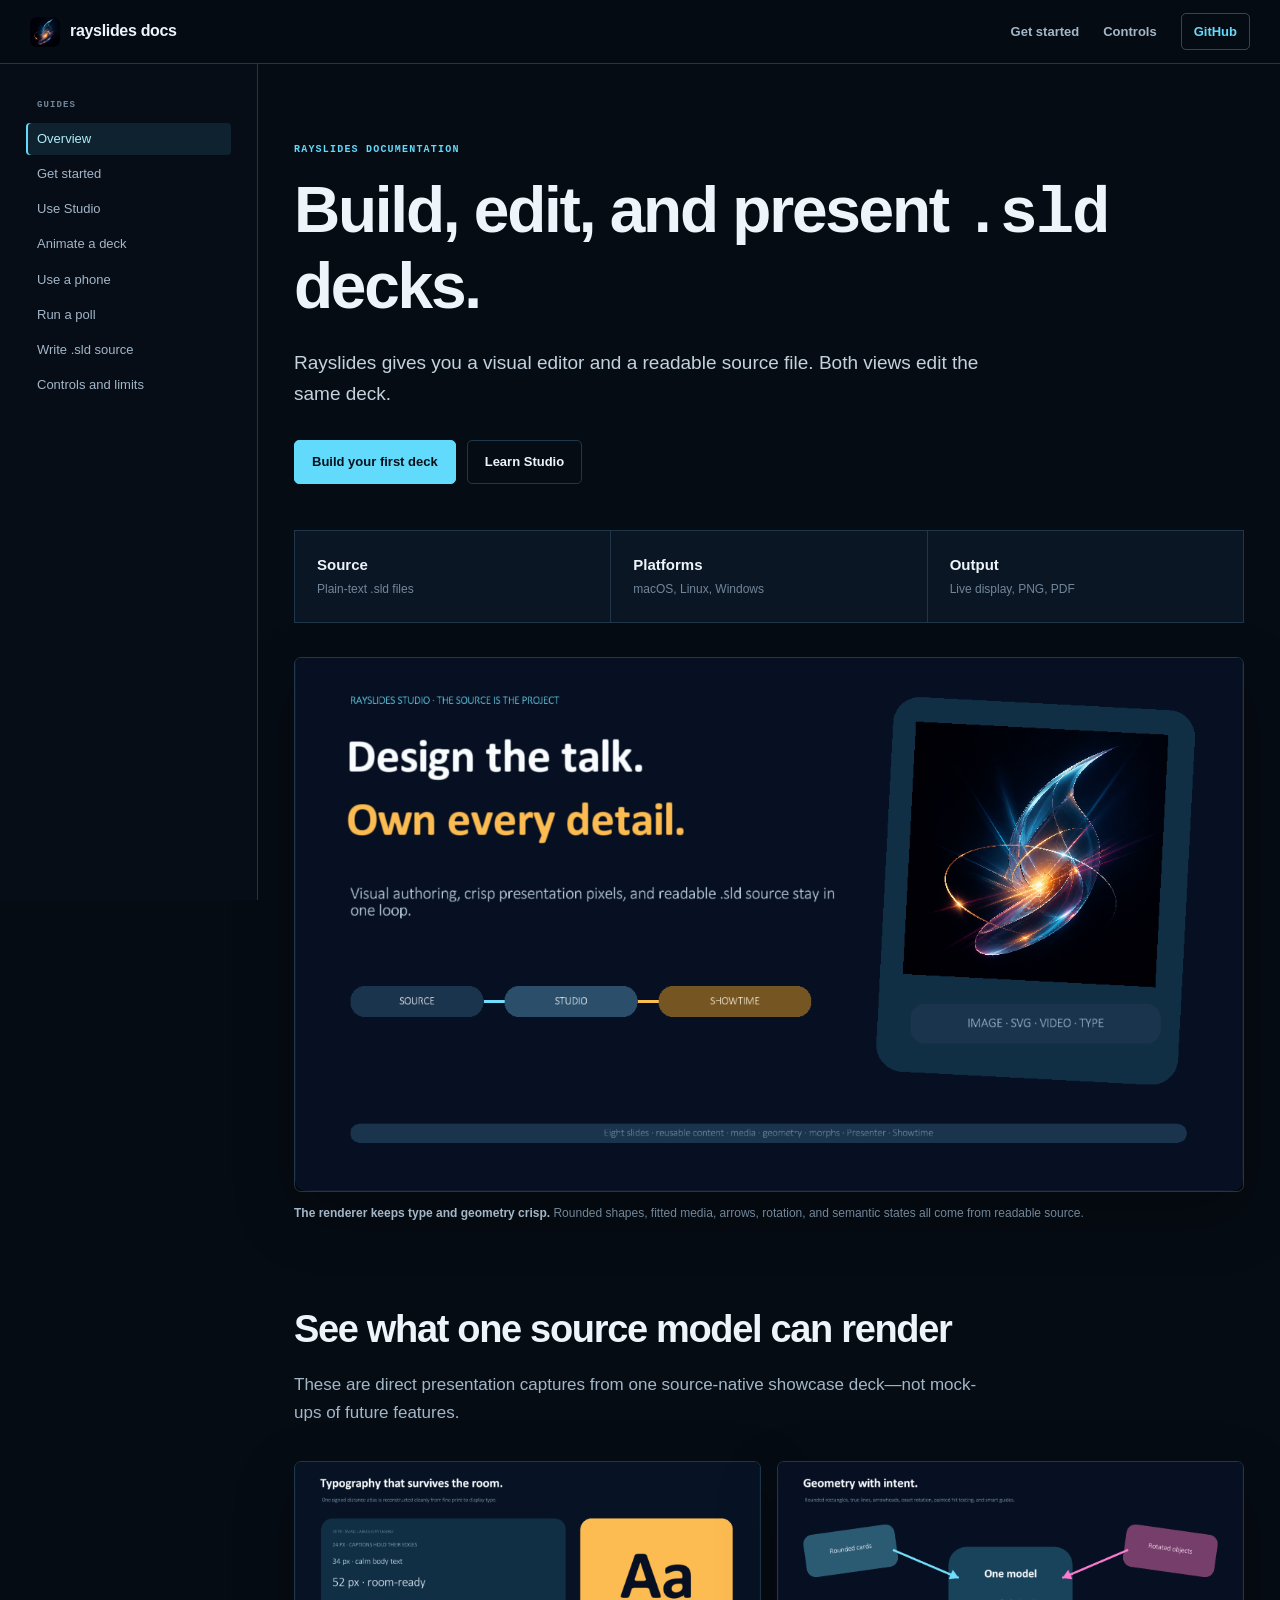
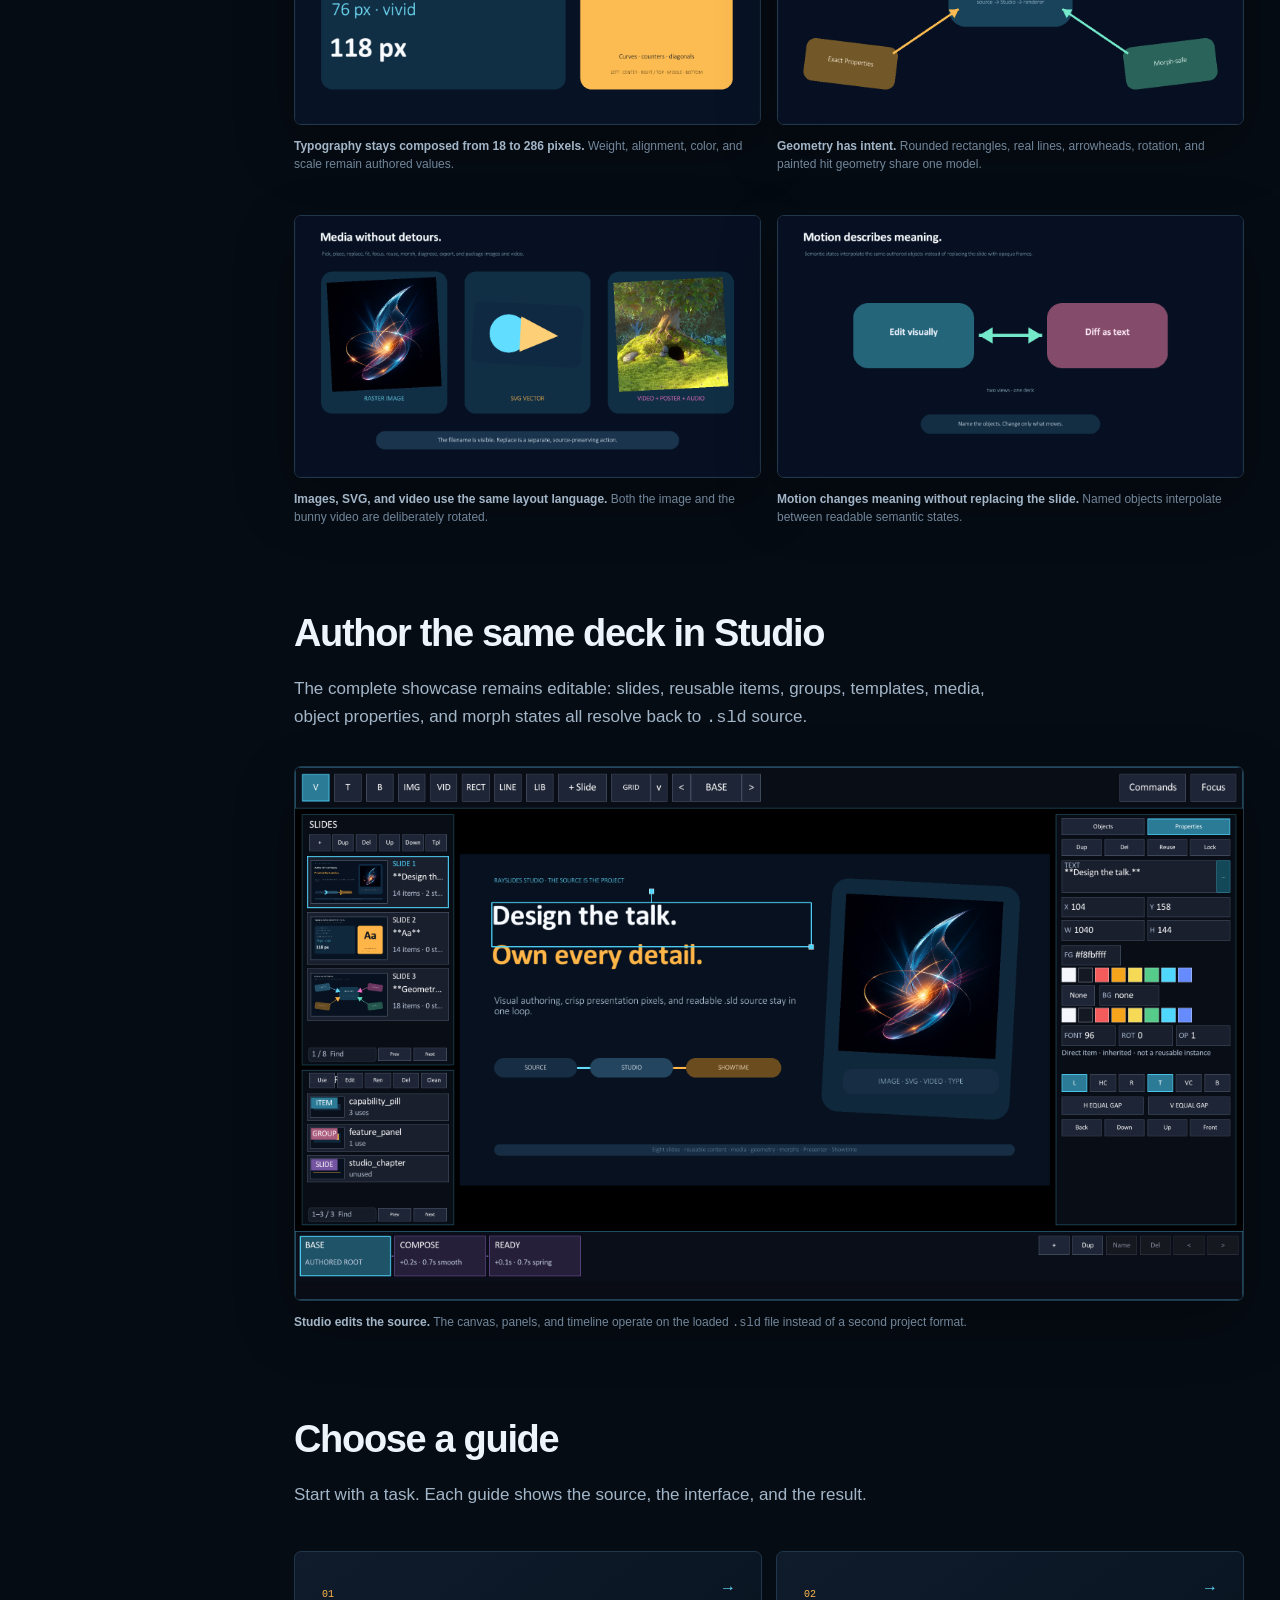
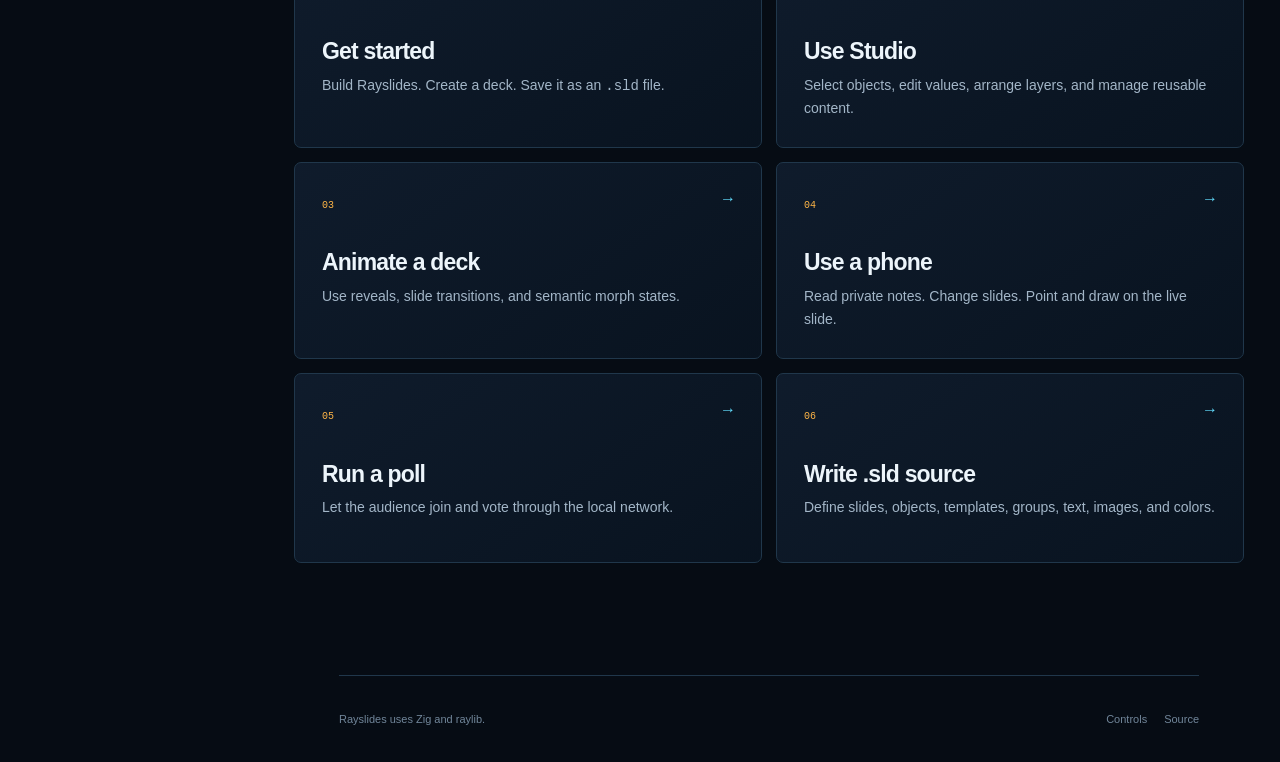
==== commit bec2f4e9: "Refresh showcase and documentation visuals" ====
--- a/docs/index.html
+++ b/docs/index.html
@@ -56,8 +56,38 @@
           </div>
 
           <figure class="shot">
-            <img src="images/rayslides-studio-properties.jpg" alt="Rayslides Studio with a selected title and its Properties panel" width="1319" height="768">
-            <figcaption><strong>Studio edits the source.</strong> The canvas, panels, and timeline operate on the loaded <code>.sld</code> file.</figcaption>
+            <img src="images/showcase-authoring.png" alt="A polished Rayslides slide with crisp type, a rotated image, and a source-to-showtime flow" width="2560" height="1440">
+            <figcaption><strong>The renderer keeps type and geometry crisp.</strong> Rounded shapes, fitted media, arrows, rotation, and semantic states all come from readable source.</figcaption>
+          </figure>
+
+          <h2>See what one source model can render</h2>
+          <p class="section-intro">These are direct presentation captures from one source-native showcase deck—not mock-ups of future features.</p>
+          <div class="shot-grid">
+            <figure class="shot">
+              <img src="images/showcase-typography.png" alt="Rayslides typography rendered at several sizes, including a very large letter pair" width="2560" height="1440" loading="lazy">
+              <figcaption><strong>Typography stays composed from 18 to 286 pixels.</strong> Weight, alignment, color, and scale remain authored values.</figcaption>
+            </figure>
+            <figure class="shot">
+              <img src="images/showcase-geometry.png" alt="Rotated rounded cards connected to a central card by colored arrowed lines" width="2560" height="1440" loading="lazy">
+              <figcaption><strong>Geometry has intent.</strong> Rounded rectangles, real lines, arrowheads, rotation, and painted hit geometry share one model.</figcaption>
+            </figure>
+          </div>
+          <div class="shot-grid">
+            <figure class="shot">
+              <img src="images/showcase-media.png" alt="A rotated raster image, an SVG, and a rotated Big Buck Bunny video poster on one Rayslides slide" width="2560" height="1440" loading="lazy">
+              <figcaption><strong>Images, SVG, and video use the same layout language.</strong> Both the image and the bunny video are deliberately rotated.</figcaption>
+            </figure>
+            <figure class="shot">
+              <img src="images/showcase-motion.png" alt="A Rayslides motion state connecting Author and Present with a directional arrow" width="2560" height="1440" loading="lazy">
+              <figcaption><strong>Motion changes meaning without replacing the slide.</strong> Named objects interpolate between readable semantic states.</figcaption>
+            </figure>
+          </div>
+
+          <h2>Author the same deck in Studio</h2>
+          <p class="section-intro">The complete showcase remains editable: slides, reusable items, groups, templates, media, object properties, and morph states all resolve back to <code>.sld</code> source.</p>
+          <figure class="shot">
+            <img src="images/rayslides-studio-overview.png" alt="Rayslides Studio editing the showcase with slides, Library entries, a selected title, Properties, and morph states visible" width="2560" height="1440" loading="lazy">
+            <figcaption><strong>Studio edits the source.</strong> The canvas, panels, and timeline operate on the loaded <code>.sld</code> file instead of a second project format.</figcaption>
           </figure>
 
           <h2>Choose a guide</h2>
--- a/docs/styles.css
+++ b/docs/styles.css
@@ -544,7 +544,7 @@
 }
 
 .marker-one { top: 13%; left: 5%; }
-.marker-two { top: 13%; left: 20%; }
+.marker-two { top: 69%; left: 5%; }
 .marker-three { top: 42%; left: 54%; }
 .marker-four { top: 14%; right: 5%; }
 .marker-five { bottom: 5%; left: 42%; }
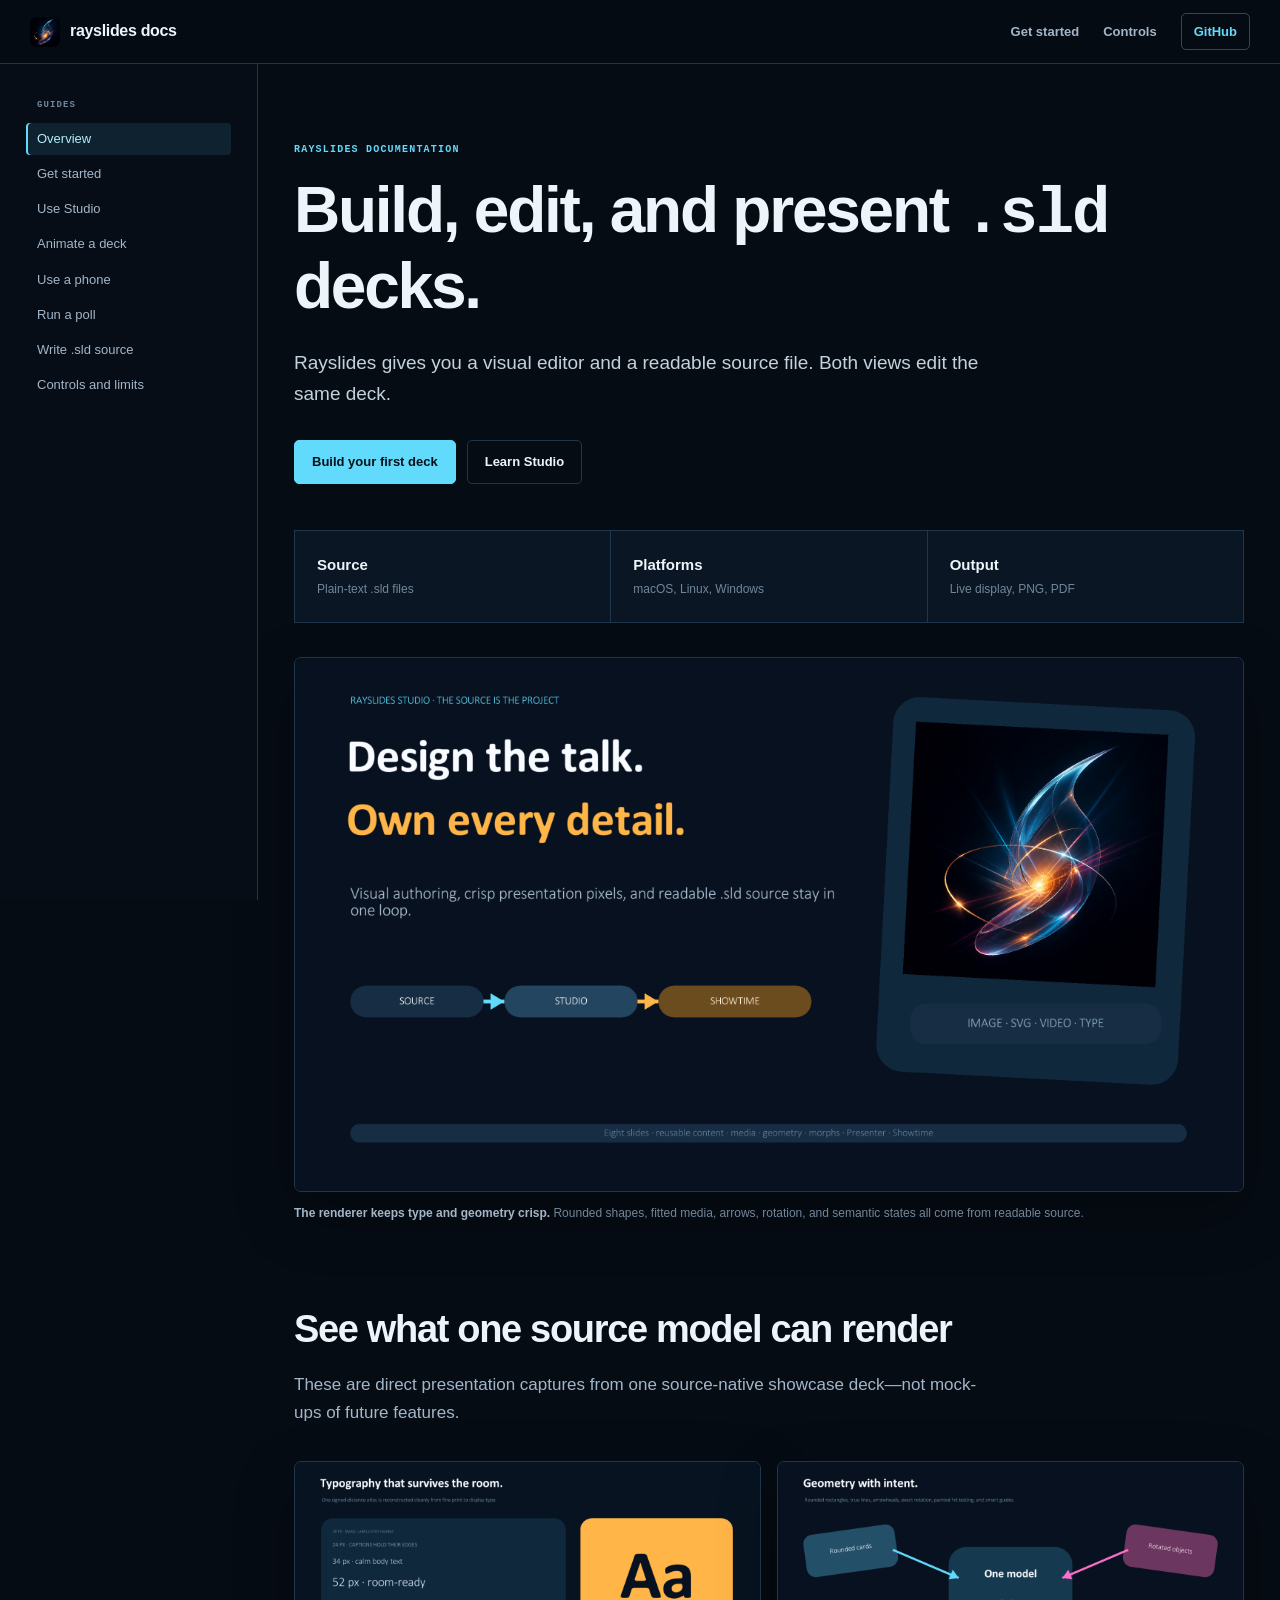
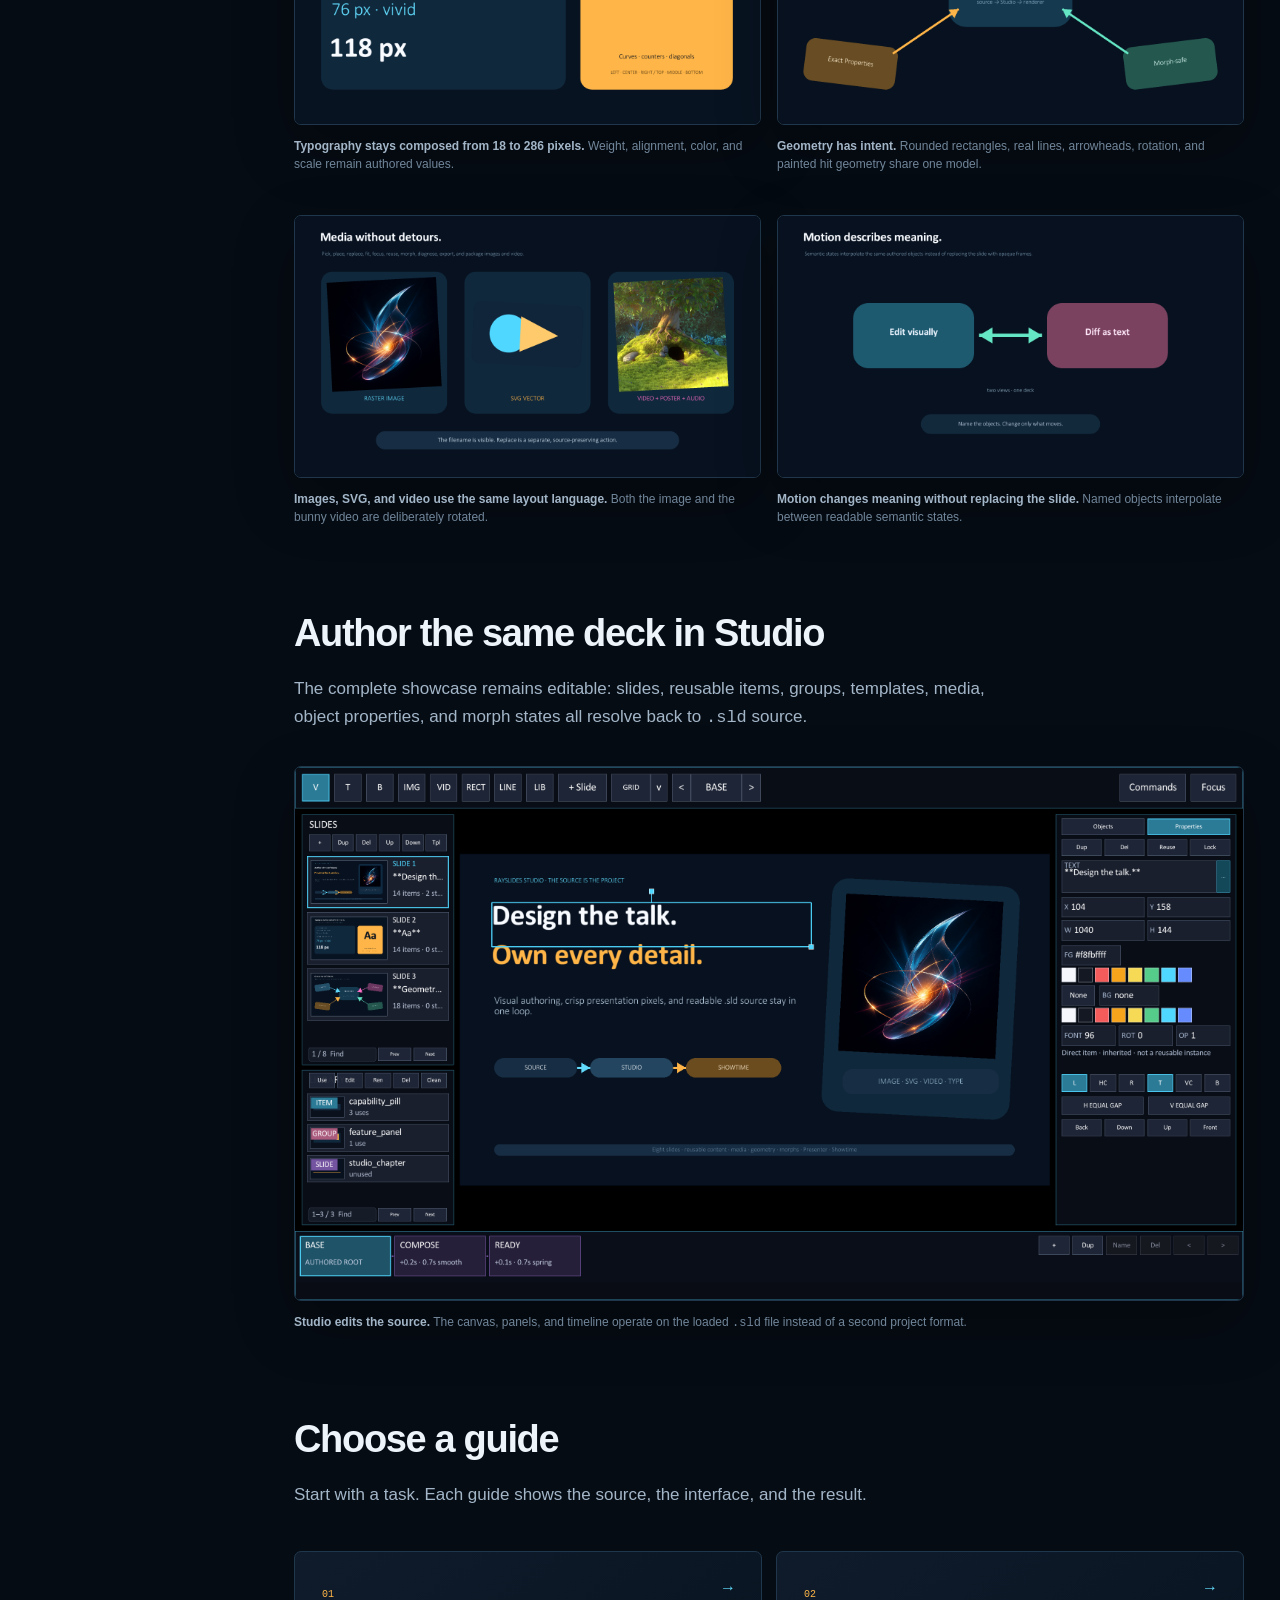
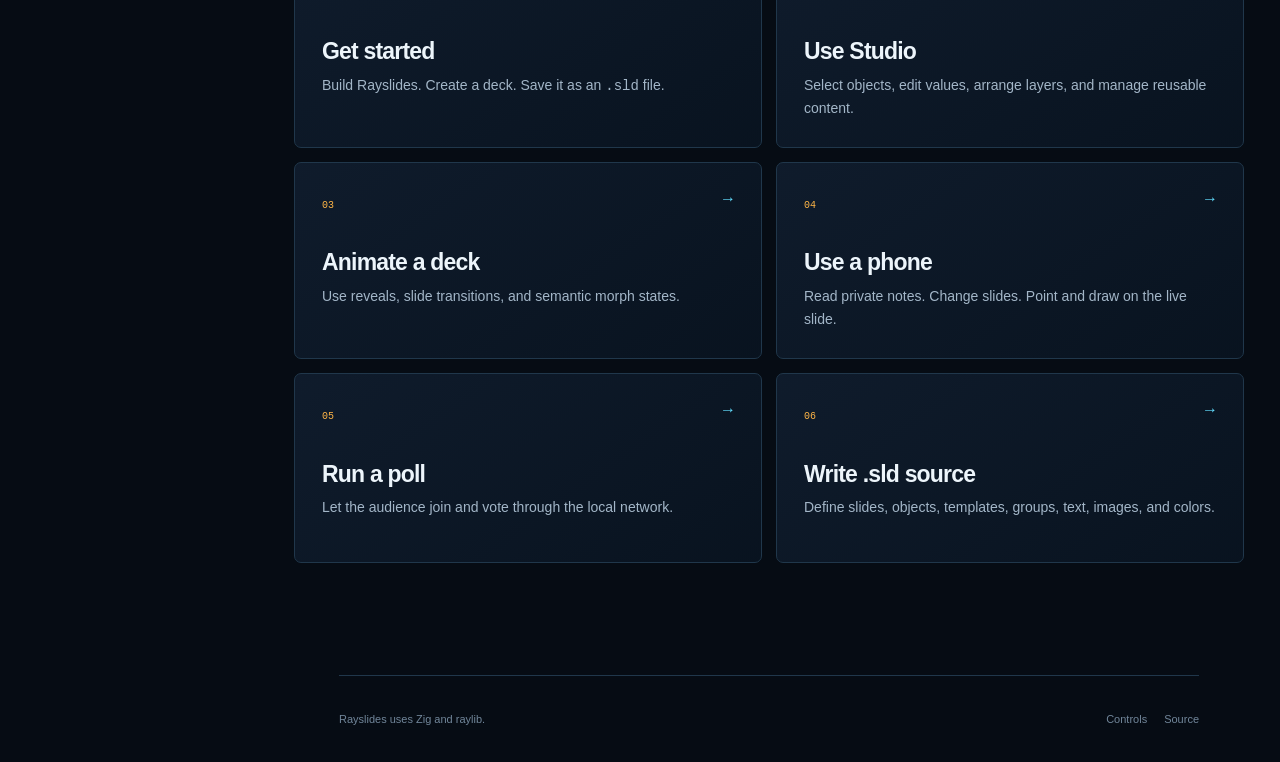
==== commit 24d4aae6: "Add click-to-enlarge documentation images" ====
--- a/docs/index.html
+++ b/docs/index.html
@@ -8,6 +8,7 @@
     <title>Rayslides documentation</title>
     <link rel="stylesheet" href="styles.css">
     <link rel="icon" href="images/rayslides-app-icon.png" type="image/png">
+    <script src="image-lightbox.js" defer></script>
   </head>
   <body>
     <a class="skip-link" href="#content">Skip to content</a>
--- a/docs/styles.css
+++ b/docs/styles.css
@@ -499,6 +499,85 @@
   box-shadow: 0 22px 60px rgba(0, 0, 0, 0.3);
 }
 
+.zoomable-image {
+  cursor: zoom-in;
+}
+
+.zoomable-image:focus-visible {
+  outline: 3px solid var(--cyan);
+  outline-offset: 4px;
+}
+
+.image-lightbox-open {
+  overflow: hidden;
+}
+
+.image-lightbox {
+  position: fixed;
+  inset: 0;
+  display: none;
+  place-items: center;
+  box-sizing: border-box;
+  width: 100vw;
+  max-width: none;
+  height: 100vh;
+  max-height: none;
+  margin: 0;
+  padding: clamp(10px, 2vw, 28px);
+  overflow: hidden;
+  border: 0;
+  background: rgba(2, 7, 11, 0.94);
+}
+
+.image-lightbox[open] {
+  display: grid;
+}
+
+.image-lightbox::backdrop {
+  background: rgba(2, 7, 11, 0.88);
+  backdrop-filter: blur(8px);
+}
+
+.image-lightbox-image {
+  display: block;
+  width: auto;
+  height: auto;
+  max-width: calc(100vw - clamp(20px, 4vw, 56px));
+  max-height: calc(100vh - clamp(20px, 4vw, 56px));
+  object-fit: contain;
+  border: 1px solid rgba(97, 218, 251, 0.32);
+  border-radius: 8px;
+  box-shadow: 0 24px 90px rgba(0, 0, 0, 0.58);
+}
+
+.image-lightbox-close {
+  position: absolute;
+  z-index: 1;
+  top: max(12px, env(safe-area-inset-top));
+  right: max(12px, env(safe-area-inset-right));
+  display: grid;
+  place-items: center;
+  width: 46px;
+  height: 46px;
+  padding: 0 0 4px;
+  color: var(--text);
+  border: 1px solid rgba(97, 218, 251, 0.45);
+  border-radius: 50%;
+  background: rgba(6, 16, 27, 0.9);
+  box-shadow: 0 10px 30px rgba(0, 0, 0, 0.4);
+  font: inherit;
+  font-size: 30px;
+  line-height: 1;
+  cursor: pointer;
+}
+
+.image-lightbox-close:hover,
+.image-lightbox-close:focus-visible {
+  color: var(--cyan);
+  border-color: var(--cyan);
+  outline: none;
+}
+
 .shot figcaption,
 .diagram figcaption {
   margin-top: 12px;
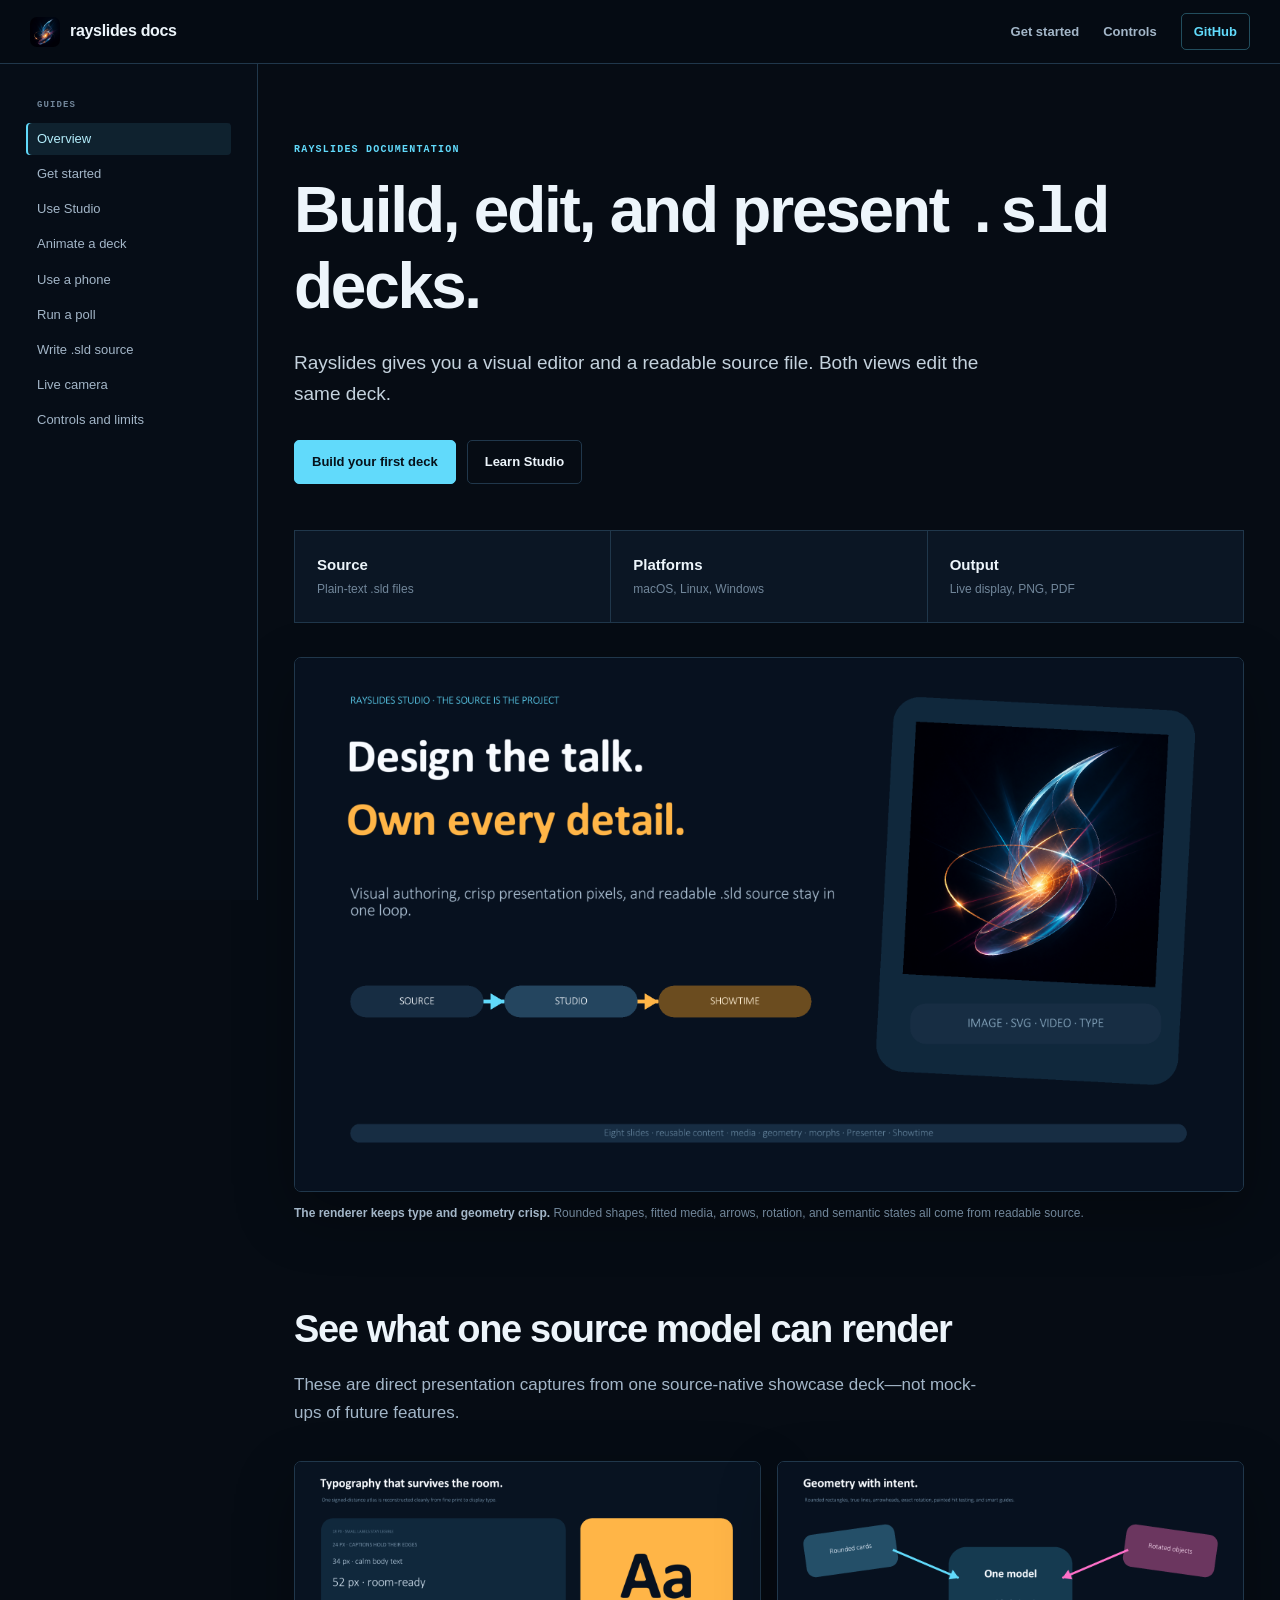
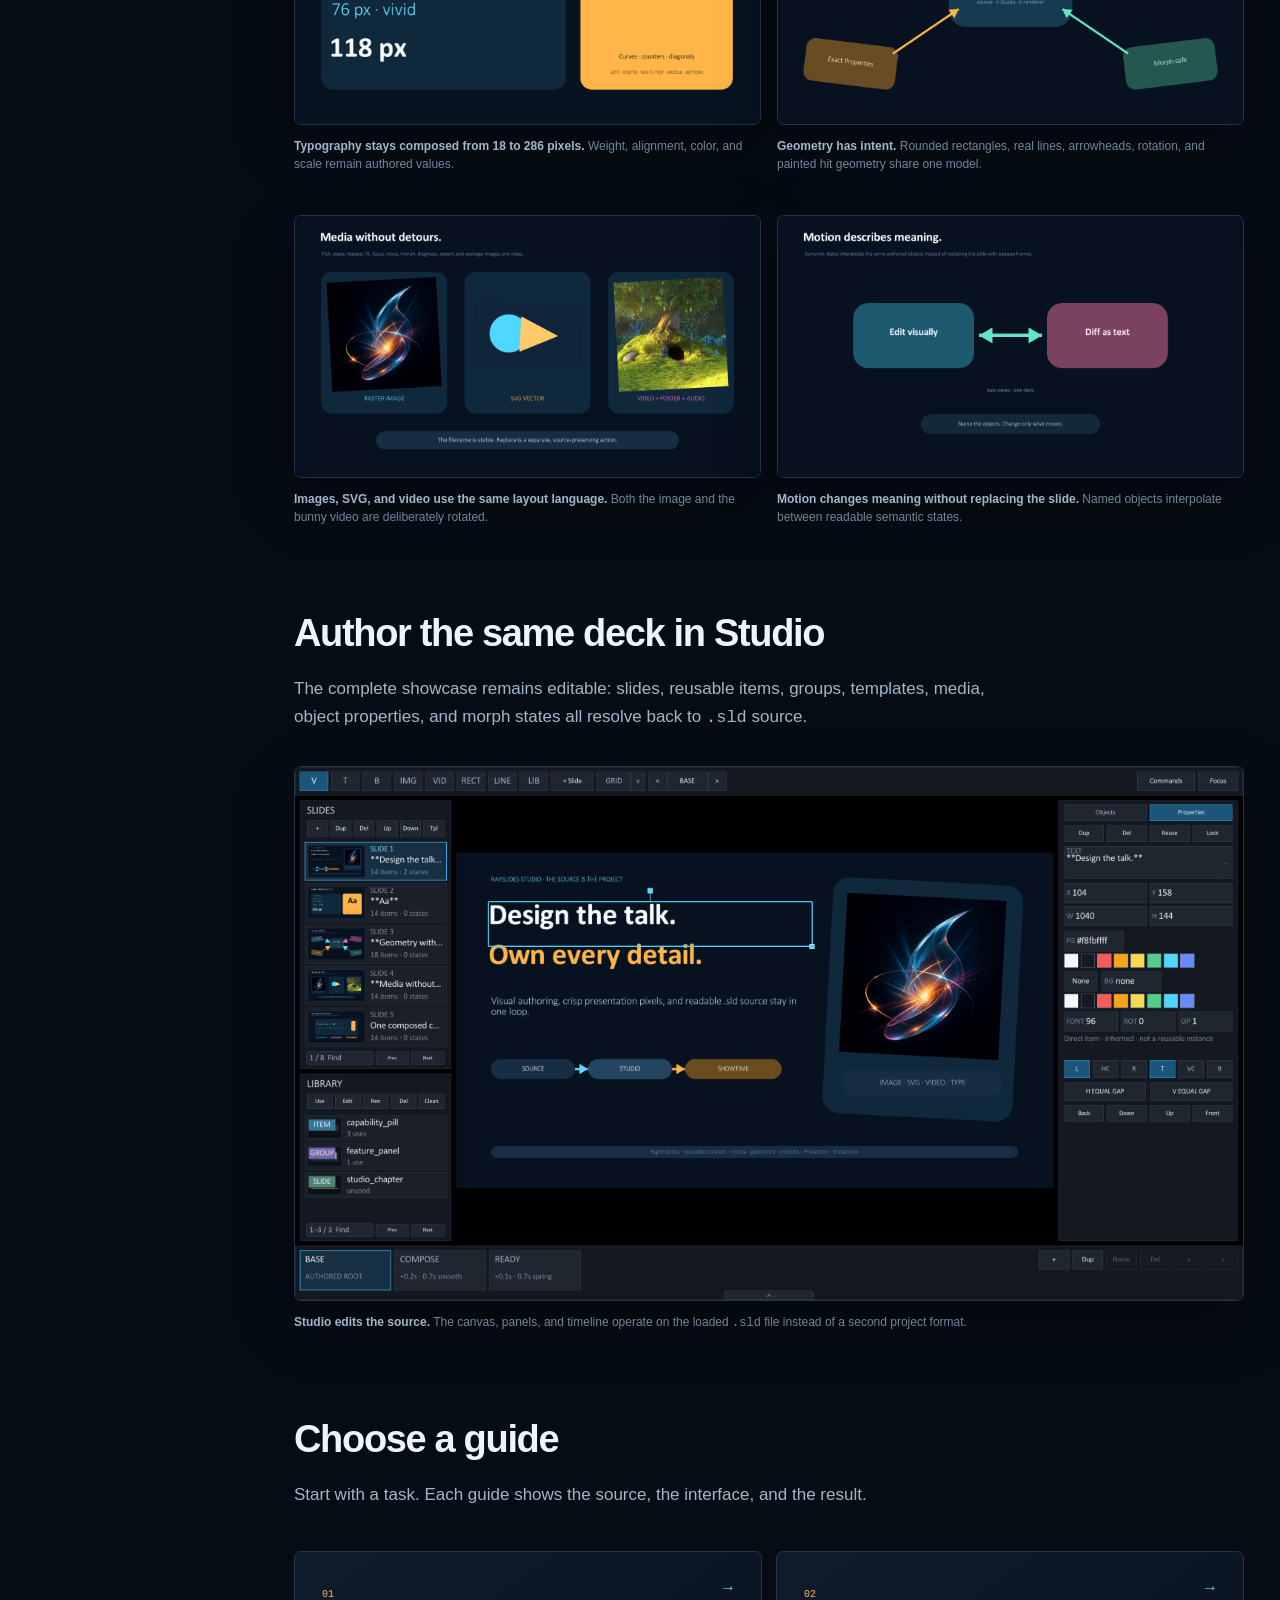
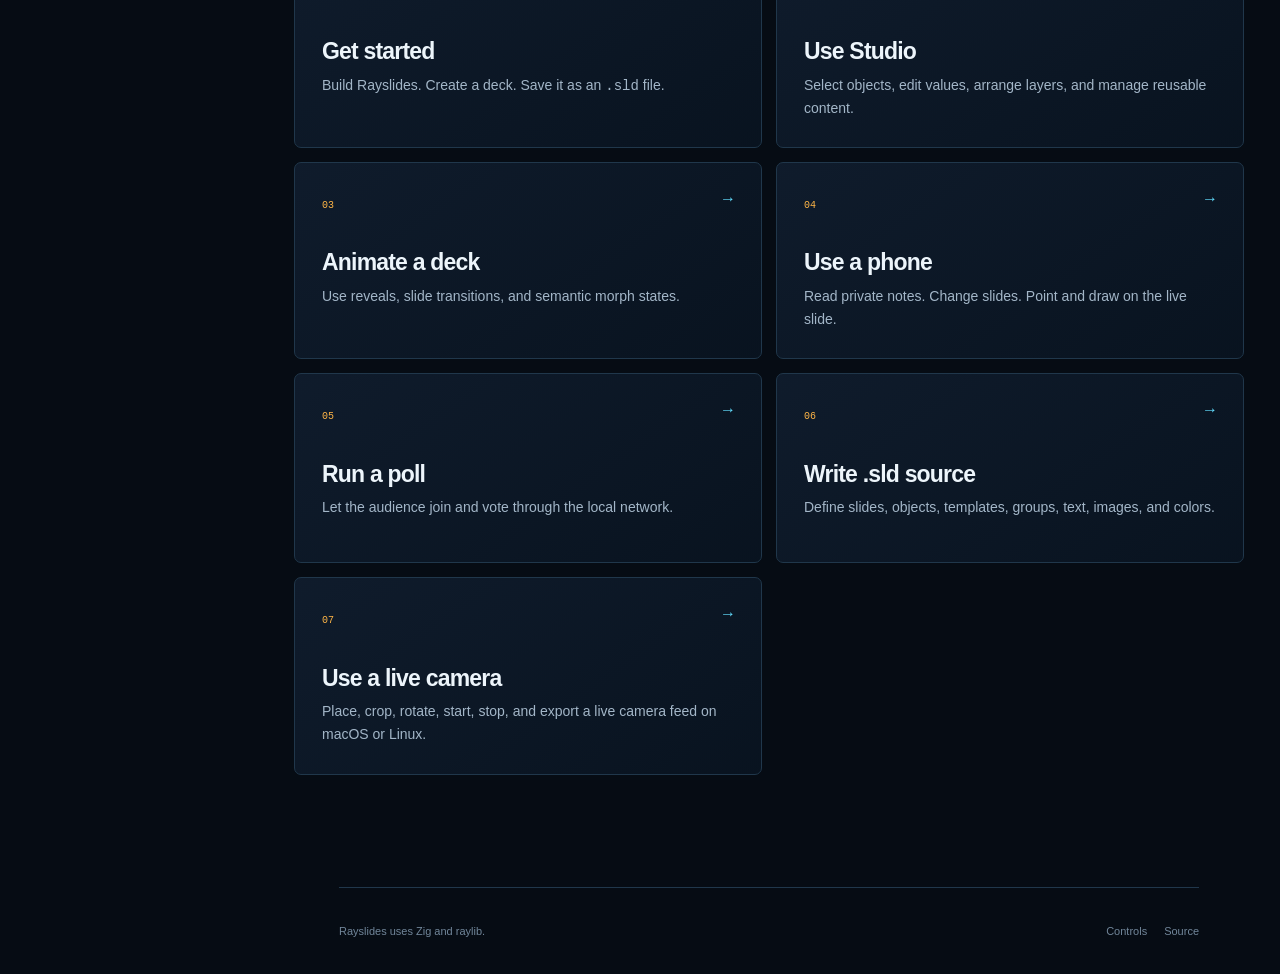
==== commit a731fe31: "Make live camera docs discoverable" ====
--- a/docs/index.html
+++ b/docs/index.html
@@ -35,6 +35,7 @@
           <a href="presenter.html">Use a phone</a>
           <a href="crowdplay.html">Run a poll</a>
           <a href="format.html">Write .sld source</a>
+          <a href="format.html#live-camera">Live camera</a>
           <a href="reference.html">Controls and limits</a>
         </nav>
       </aside>
@@ -125,6 +126,11 @@
               <h3>Write .sld source</h3>
               <p>Define slides, objects, templates, groups, text, images, and colors.</p>
             </a>
+            <a class="doc-card" href="format.html#live-camera">
+              <span class="doc-card-number">07</span><span class="doc-card-arrow" aria-hidden="true">→</span>
+              <h3>Use a live camera</h3>
+              <p>Place, crop, rotate, start, stop, and export a live camera feed on macOS or Linux.</p>
+            </a>
           </div>
         </main>
 
--- a/docs/styles.css
+++ b/docs/styles.css
@@ -847,8 +847,8 @@
   display: grid;
   min-height: 42px;
   color: var(--muted);
-  background: #121d2f;
-  border: 1px solid #52627c;
+  background: #202630;
+  border: 1px solid #3b4452;
   border-radius: 3px;
   place-items: center;
   font-family: var(--mono);
@@ -889,9 +889,9 @@
 }
 
 .grid-option-row span.active {
-  color: #06121b;
-  background: var(--cyan);
-  border-color: var(--cyan-soft);
+  color: #e7ebf2;
+  background: #1b557a;
+  border-color: #3ea6df;
 }
 
 .grid-contrast-label {
@@ -1547,7 +1547,7 @@
   gap: 4px;
   padding: 5px;
   background: #050a12;
-  border: 1px solid rgba(97, 218, 251, 0.38);
+  border: 1px solid rgba(62, 166, 223, 0.32);
   border-radius: 4px;
 }
 
@@ -1561,10 +1561,10 @@
   grid-template: "left canvas right" 1fr "timeline timeline timeline" 24px / 20% 1fr 20%;
 }
 
-.wide-map > i { grid-area: left; background: #0d192a; }
+.wide-map > i { grid-area: left; background: #14181f; }
 .wide-map > .workspace-canvas { grid-area: canvas; background: #15334b; }
-.wide-map > em { grid-area: right; background: #0d192a; }
-.wide-map > footer { grid-area: timeline; background: #281f40; }
+.wide-map > em { grid-area: right; background: #14181f; }
+.wide-map > footer { grid-area: timeline; background: #1a1f28; }
 
 .focus-map {
   padding: 12px;
@@ -1589,8 +1589,8 @@
 }
 
 .narrow-map > .workspace-canvas { grid-area: canvas; background: #15334b; }
-.narrow-map > em { grid-area: panel; background: #0d192a; }
-.narrow-map > footer { grid-area: timeline; background: #281f40; }
+.narrow-map > em { grid-area: panel; background: #14181f; }
+.narrow-map > footer { grid-area: timeline; background: #1a1f28; }
 
 .shot-status img {
   border-radius: 4px;
@@ -1724,8 +1724,8 @@
 
 .morph-edit-properties b {
   padding: 8px;
-  color: #06121b;
-  background: var(--cyan);
+  color: #e7ebf2;
+  background: #1b557a;
   text-align: center;
   font-size: 11px;
 }
@@ -1733,8 +1733,8 @@
 .morph-edit-properties span {
   padding: 9px;
   color: var(--muted);
-  background: #121d2f;
-  border: 1px solid #52627c;
+  background: #202630;
+  border: 1px solid #3b4452;
   font-family: var(--mono);
   font-size: 10px;
 }
